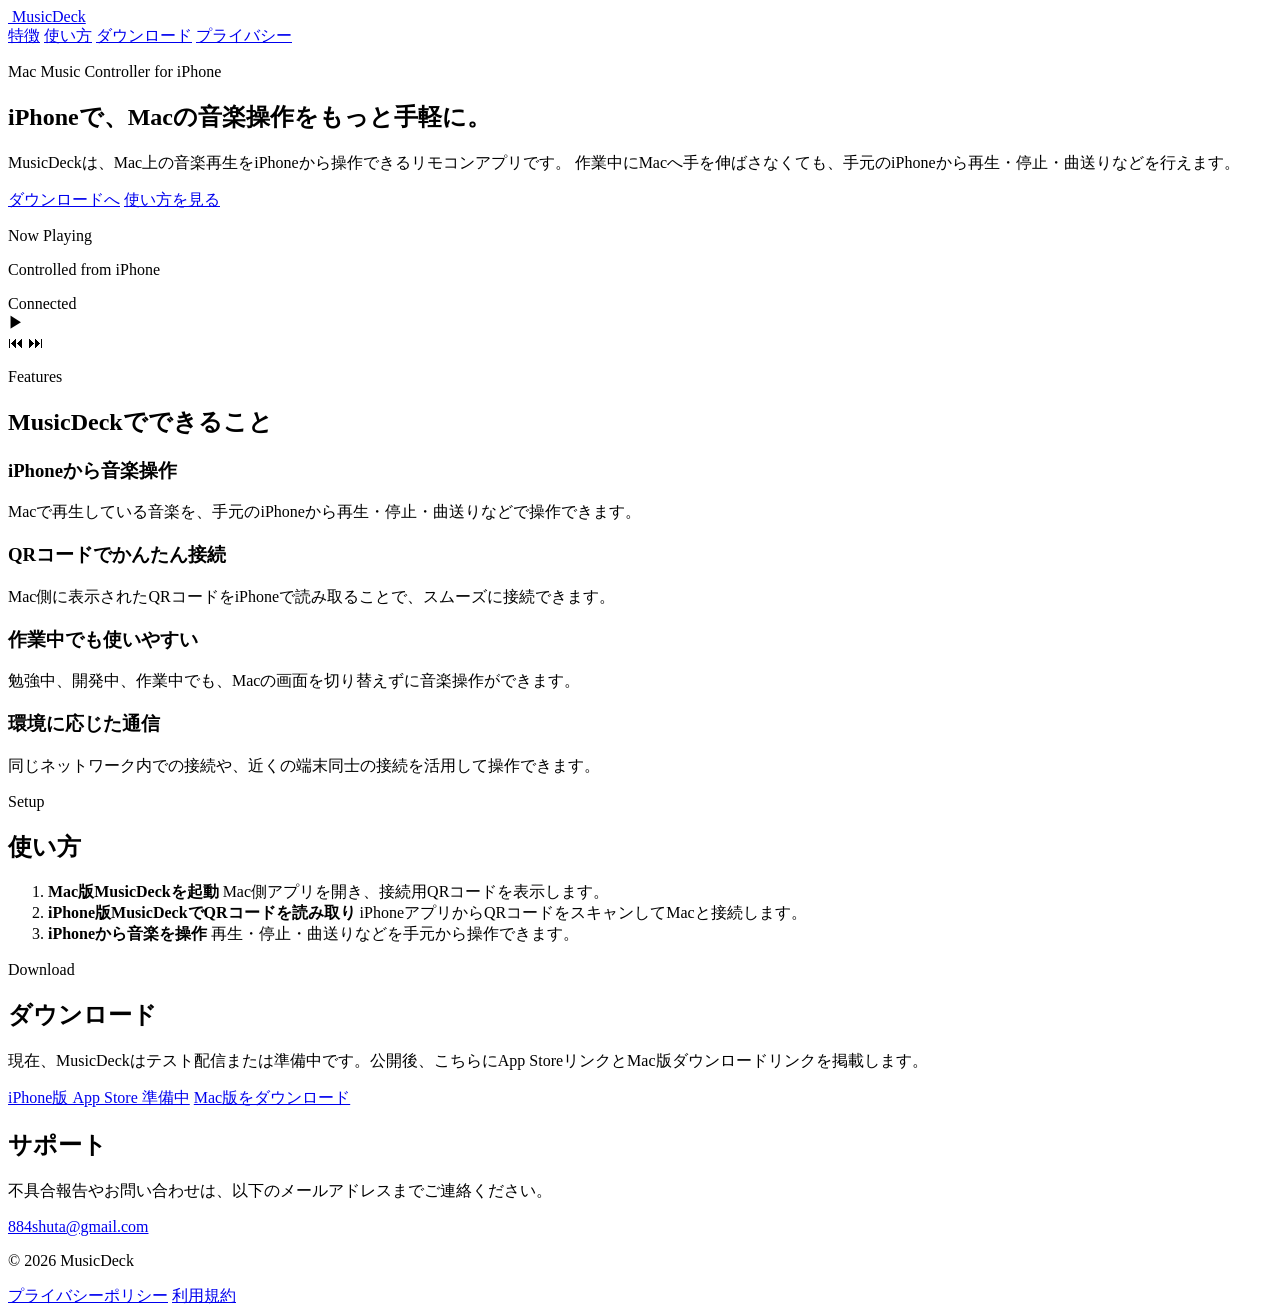
==== index.html @ 88ff33b9 "Create index.html" ====
<!doctype html>
<html lang="ja">
<head>
  <meta charset="utf-8" />
  <meta name="viewport" content="width=device-width, initial-scale=1" />
  <title>MusicDeck | iPhoneでMacの音楽操作をもっと手軽に</title>
  <meta
    name="description"
    content="MusicDeckは、iPhoneからMacの音楽再生を手軽に操作できるリモコンアプリです。集中作業中でも、手元のiPhoneから再生・停止・曲送りなどを操作できます。"
  />

  <meta property="og:title" content="MusicDeck" />
  <meta property="og:description" content="iPhoneからMacの音楽操作をもっと手軽に。" />
  <meta property="og:type" content="website" />
  <meta property="og:url" content="https://884shuta.github.io/musicdeck-site/" />
  <meta property="og:image" content="https://884shuta.github.io/musicdeck-site/assets/app-icon.svg" />

  <link rel="icon" href="./assets/favicon.svg" type="image/svg+xml" />
  <link rel="stylesheet" href="./styles.css" />
</head>

<body>
  <header class="site-header">
    <a class="brand" href="./index.html">
      <img src="./assets/app-icon.svg" alt="" class="brand-icon" />
      <span>MusicDeck</span>
    </a>

    <nav class="nav">
      <a href="#features">特徴</a>
      <a href="#setup">使い方</a>
      <a href="#download">ダウンロード</a>
      <a href="./privacy.html">プライバシー</a>
    </nav>
  </header>

  <main>
    <section class="hero">
      <div class="hero-content">
        <p class="label">Mac Music Controller for iPhone</p>
        <h1>iPhoneで、Macの音楽操作をもっと手軽に。</h1>
        <p class="hero-text">
          MusicDeckは、Mac上の音楽再生をiPhoneから操作できるリモコンアプリです。
          作業中にMacへ手を伸ばさなくても、手元のiPhoneから再生・停止・曲送りなどを行えます。
        </p>

        <div class="hero-actions">
          <a class="button primary" href="#download">ダウンロードへ</a>
          <a class="button secondary" href="#setup">使い方を見る</a>
        </div>
      </div>

      <div class="hero-visual" aria-label="MusicDeckの利用イメージ">
        <div class="device mac">
          <div class="screen">
            <div class="music-card">
              <div class="album"></div>
              <div>
                <p class="song-title">Now Playing</p>
                <p class="song-subtitle">Controlled from iPhone</p>
              </div>
            </div>
          </div>
        </div>

        <div class="device phone">
          <div class="phone-screen">
            <div class="pill">Connected</div>
            <div class="control-circle">▶︎</div>
            <div class="control-row">
              <span>⏮</span>
              <span>⏭</span>
            </div>
          </div>
        </div>
      </div>
    </section>

    <section id="features" class="section">
      <div class="section-heading">
        <p class="label">Features</p>
        <h2>MusicDeckでできること</h2>
      </div>

      <div class="feature-grid">
        <section class="feature">
          <h3>iPhoneから音楽操作</h3>
          <p>
            Macで再生している音楽を、手元のiPhoneから再生・停止・曲送りなどで操作できます。
          </p>
        </section>

        <section class="feature">
          <h3>QRコードでかんたん接続</h3>
          <p>
            Mac側に表示されたQRコードをiPhoneで読み取ることで、スムーズに接続できます。
          </p>
        </section>

        <section class="feature">
          <h3>作業中でも使いやすい</h3>
          <p>
            勉強中、開発中、作業中でも、Macの画面を切り替えずに音楽操作ができます。
          </p>
        </section>

        <section class="feature">
          <h3>環境に応じた通信</h3>
          <p>
            同じネットワーク内での接続や、近くの端末同士の接続を活用して操作できます。
          </p>
        </section>
      </div>
    </section>

    <section id="setup" class="section split">
      <div>
        <p class="label">Setup</p>
        <h2>使い方</h2>
      </div>

      <ol class="steps">
        <li>
          <strong>Mac版MusicDeckを起動</strong>
          <span>Mac側アプリを開き、接続用QRコードを表示します。</span>
        </li>
        <li>
          <strong>iPhone版MusicDeckでQRコードを読み取り</strong>
          <span>iPhoneアプリからQRコードをスキャンしてMacと接続します。</span>
        </li>
        <li>
          <strong>iPhoneから音楽を操作</strong>
          <span>再生・停止・曲送りなどを手元から操作できます。</span>
        </li>
      </ol>
    </section>

    <section id="download" class="section download">
      <p class="label">Download</p>
      <h2>ダウンロード</h2>
      <p>
        現在、MusicDeckはテスト配信または準備中です。公開後、こちらにApp StoreリンクとMac版ダウンロードリンクを掲載します。
      </p>

      <div class="download-actions">
        <a class="button primary disabled" href="#" aria-disabled="true">iPhone版 App Store 準備中</a>
        <a class="button secondary" href="https://github.com/884shuta/MusicDeckHost/releases">Mac版をダウンロード</a>
      </div>
    </section>

    <section class="section support">
      <h2>サポート</h2>
      <p>
        不具合報告やお問い合わせは、以下のメールアドレスまでご連絡ください。
      </p>
      <a href="mailto:884shuta@gmail.com">884shuta@gmail.com</a>
    </section>
  </main>

  <footer class="footer">
    <p>© 2026 MusicDeck</p>
    <div>
      <a href="./privacy.html">プライバシーポリシー</a>
      <a href="./terms.html">利用規約</a>
    </div>
  </footer>

  <script src="./app.js"></script>
</body>
</html>
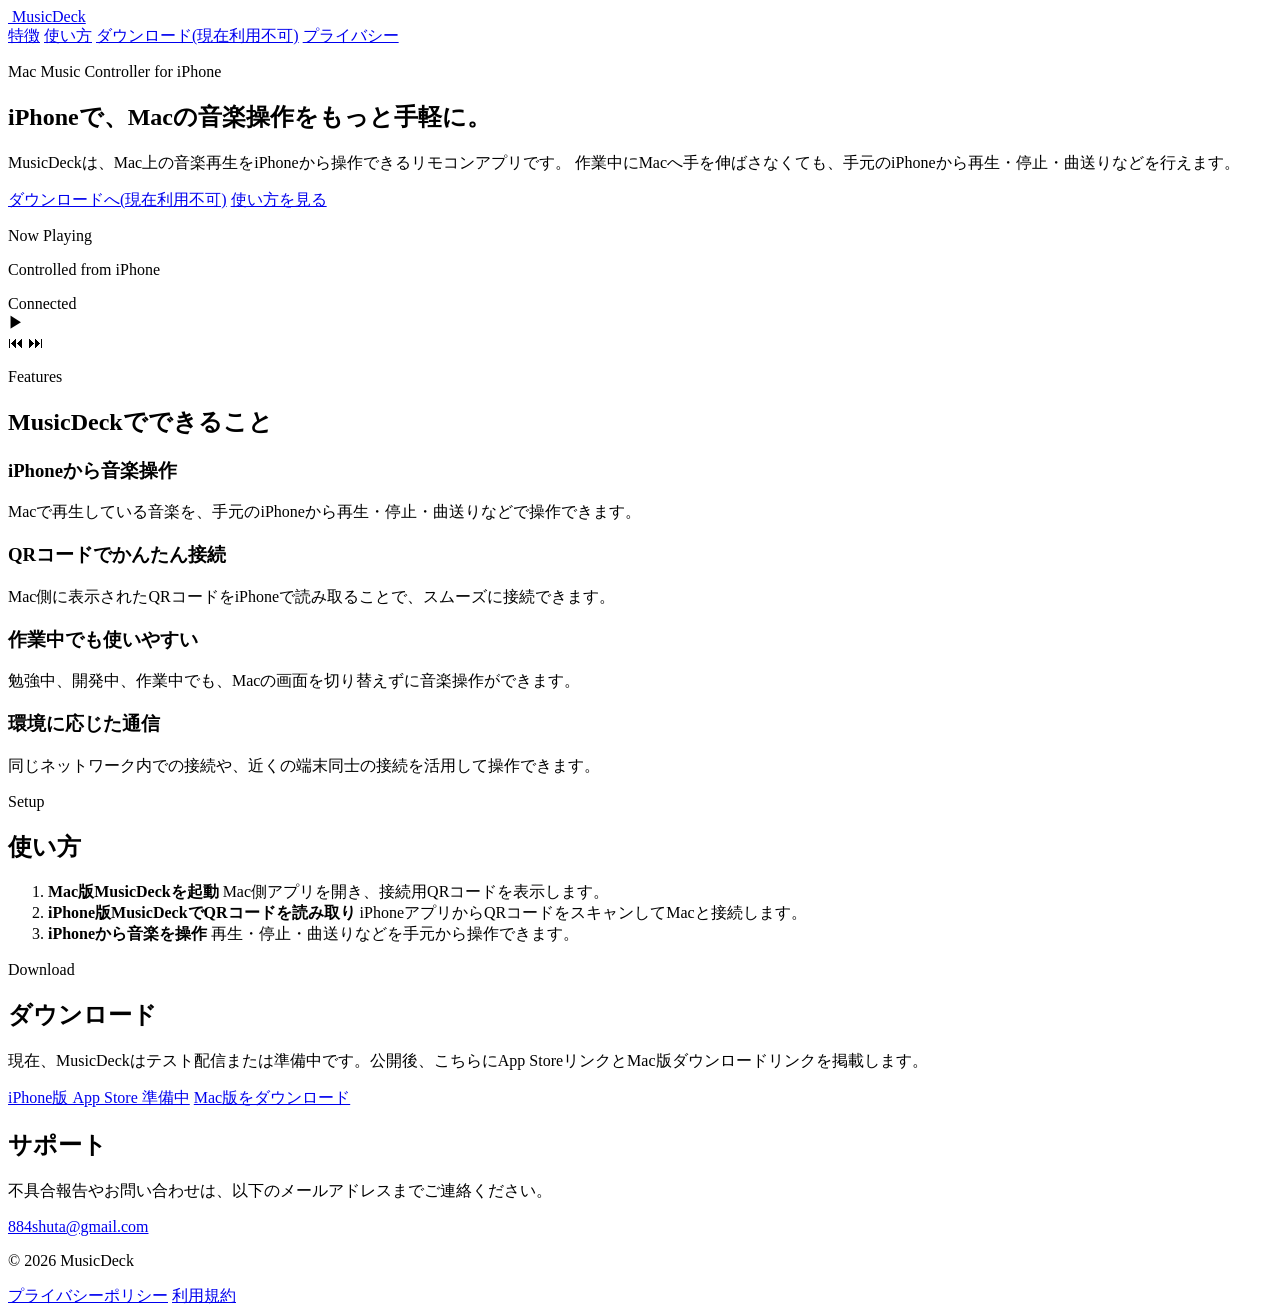
==== commit c42250ac: "Update index.html" ====
--- a/index.html
+++ b/index.html
@@ -6,7 +6,7 @@
   <title>MusicDeck | iPhoneでMacの音楽操作をもっと手軽に</title>
   <meta
     name="description"
-    content="MusicDeckは、iPhoneからMacの音楽再生を手軽に操作できるリモコンアプリです。集中作業中でも、手元のiPhoneから再生・停止・曲送りなどを操作できます。"
+    content="MusicDeckは、iPhoneからMacの音楽再生を手軽に操作できるリモコンアプリです。集中作業中でも、手元のiPhoneから再生・停止・曲送りなどを操作できます。Wi-Fi環境での接続をお勧めします。"
   />
 
   <meta property="og:title" content="MusicDeck" />
@@ -29,7 +29,7 @@
     <nav class="nav">
       <a href="#features">特徴</a>
       <a href="#setup">使い方</a>
-      <a href="#download">ダウンロード</a>
+      <a href="#download">ダウンロード(現在利用不可)</a>
       <a href="./privacy.html">プライバシー</a>
     </nav>
   </header>
@@ -45,7 +45,7 @@
         </p>
 
         <div class="hero-actions">
-          <a class="button primary" href="#download">ダウンロードへ</a>
+          <a class="button primary" href="#download">ダウンロードへ(現在利用不可)</a>
           <a class="button secondary" href="#setup">使い方を見る</a>
         </div>
       </div>
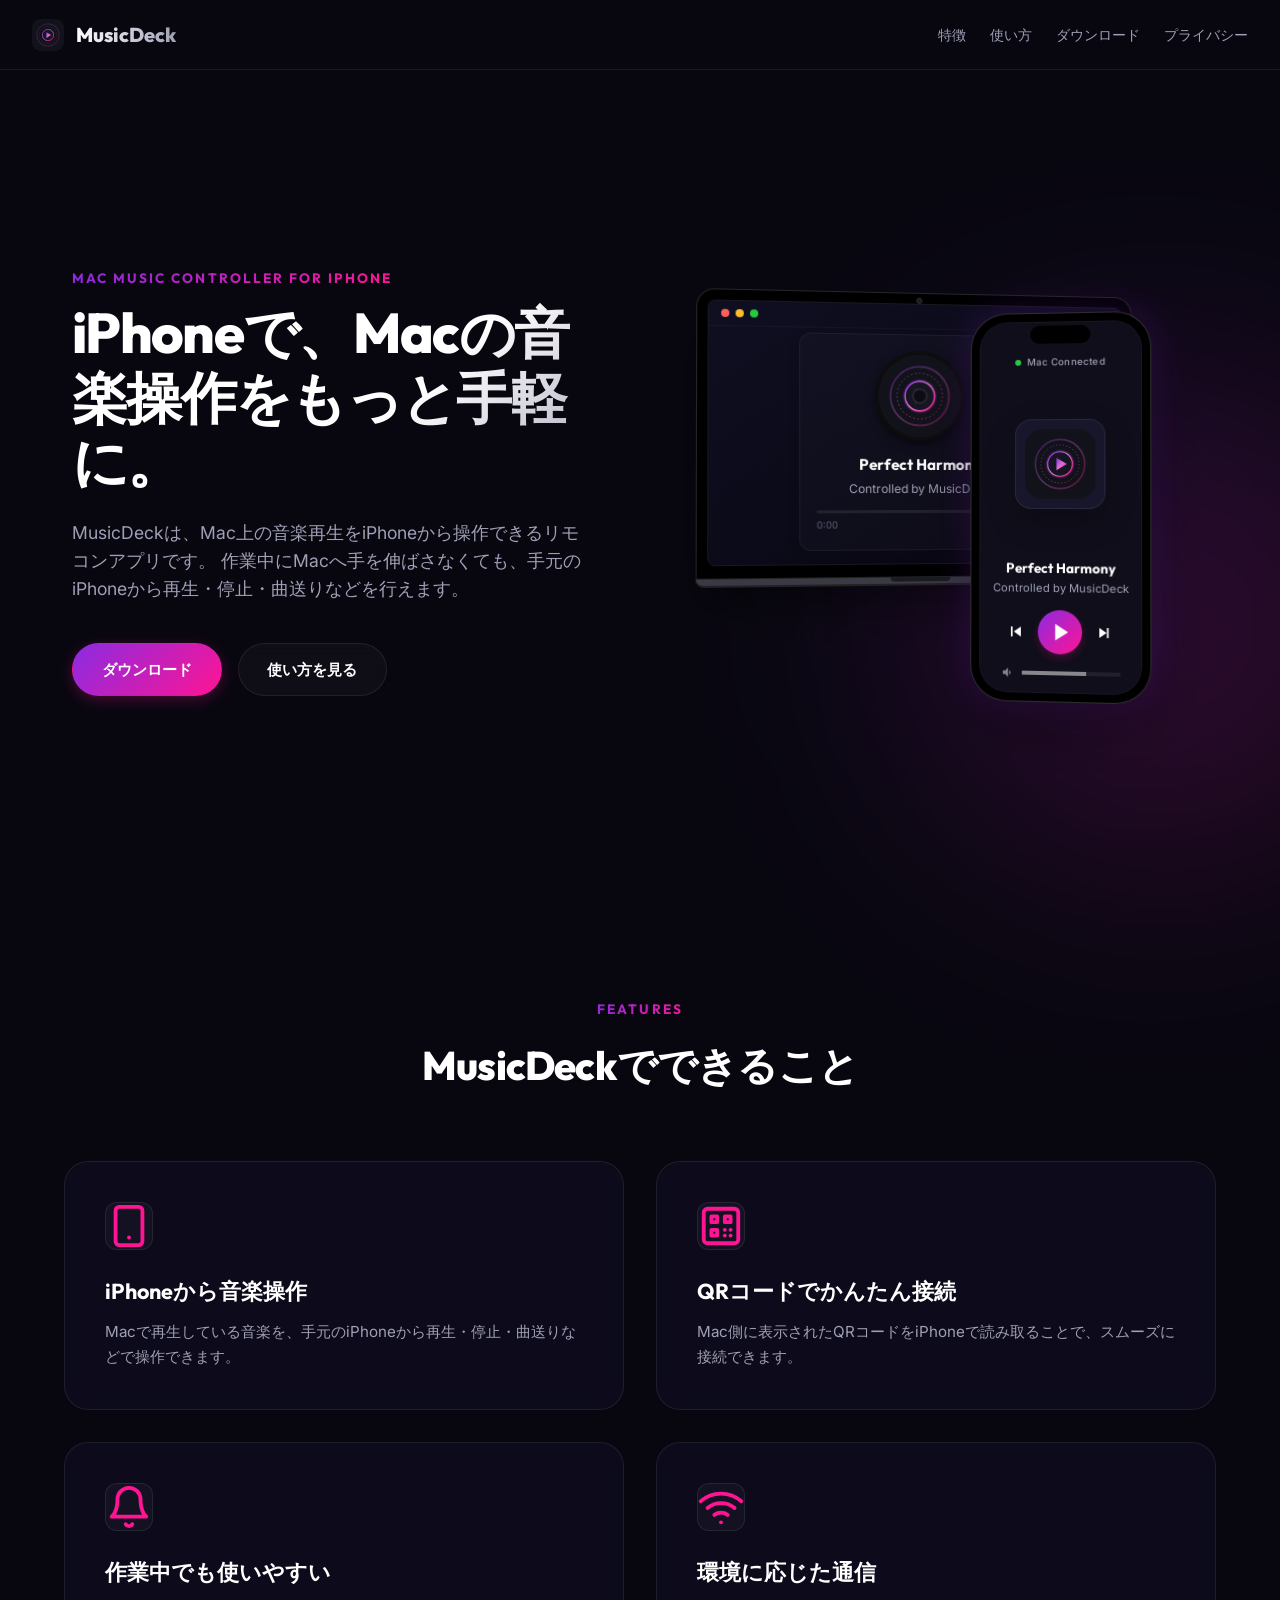
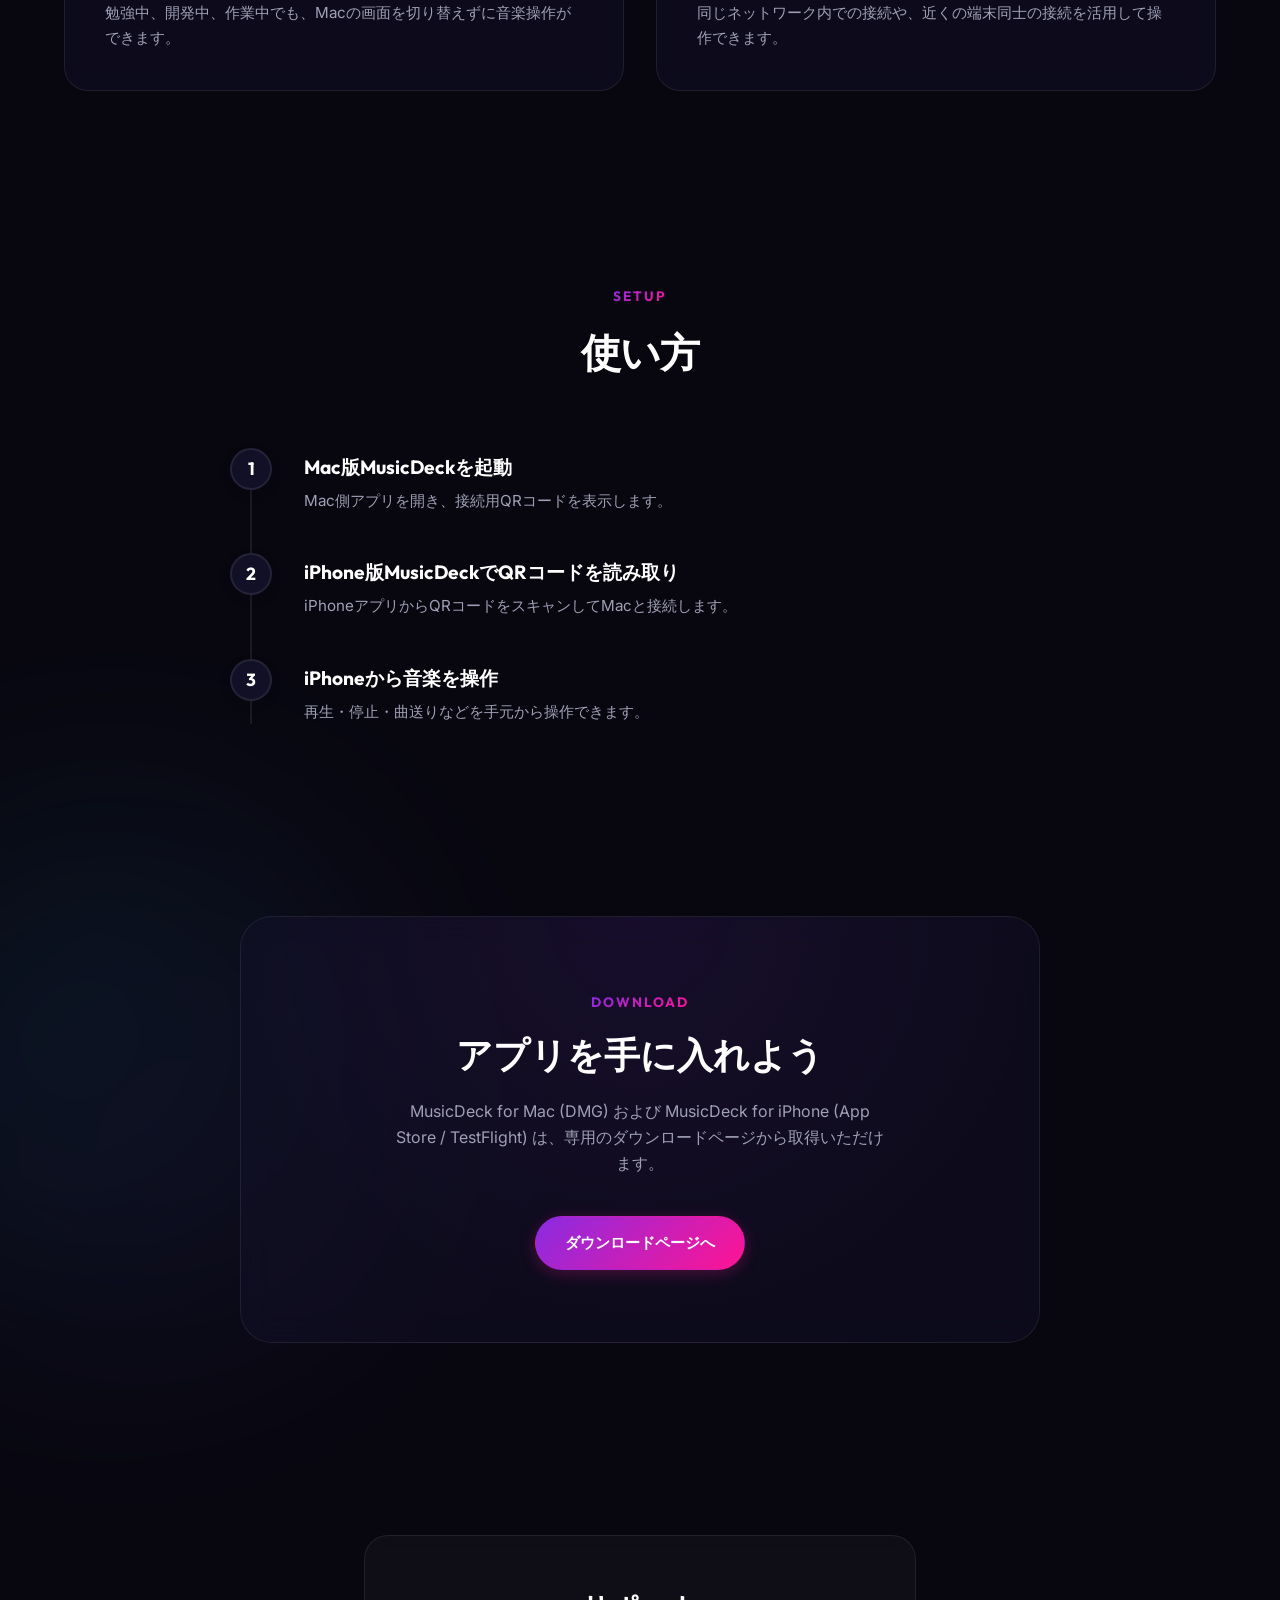
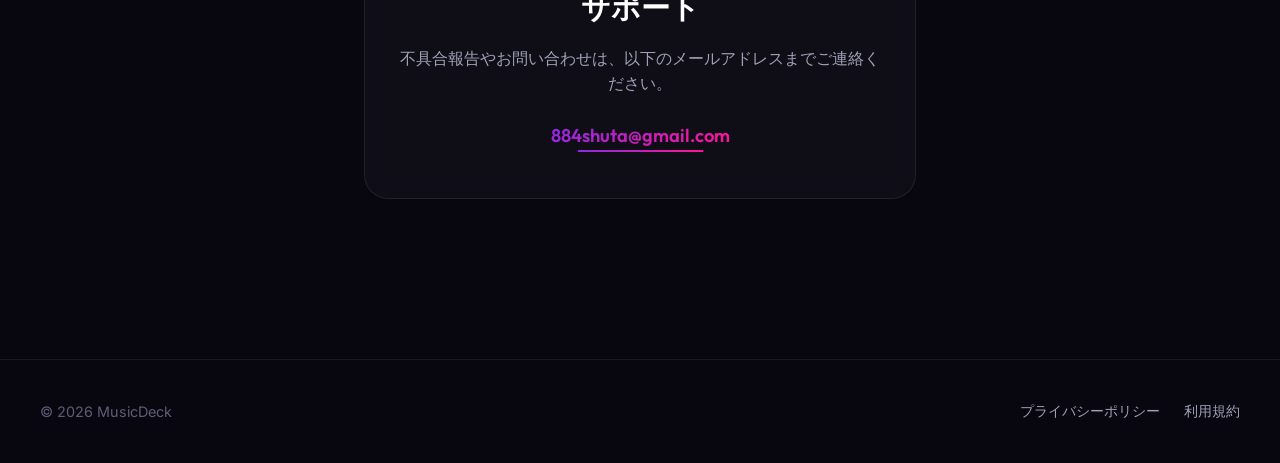
==== commit 5c4b1ab0: "feat: initialize project with landing page structure, assets, and design system" ====
--- a/index.html
+++ b/index.html
@@ -16,21 +16,24 @@
   <meta property="og:image" content="https://884shuta.github.io/musicdeck-site/assets/app-icon.svg" />
 
   <link rel="icon" href="./assets/favicon.svg" type="image/svg+xml" />
+  <link rel="preconnect" href="https://fonts.googleapis.com">
+  <link rel="preconnect" href="https://fonts.gstatic.com" crossorigin>
+  <link href="https://fonts.googleapis.com/css2?family=Inter:wght@400;500;600&family=Outfit:wght@500;700;800&display=swap" rel="stylesheet">
   <link rel="stylesheet" href="./styles.css" />
 </head>
 
 <body>
   <header class="site-header">
     <a class="brand" href="./index.html">
-      <img src="./assets/app-icon.svg" alt="" class="brand-icon" />
-      <span>MusicDeck</span>
+      <img src="./assets/app-icon.svg" alt="MusicDeck Logo" class="brand-icon" />
+      <span class="brand-name">MusicDeck</span>
     </a>
 
     <nav class="nav">
       <a href="#features">特徴</a>
       <a href="#setup">使い方</a>
-      <a href="#download">ダウンロード(現在利用不可)</a>
-      <a href="./privacy.html">プライバシー</a>
+      <a href="./download.html">ダウンロード</a>
+      <a href="./privacy.html" class="nav-secondary">プライバシー</a>
     </nav>
   </header>
 
@@ -45,31 +48,116 @@
         </p>
 
         <div class="hero-actions">
-          <a class="button primary" href="#download">ダウンロードへ(現在利用不可)</a>
+          <a class="button primary" href="./download.html">ダウンロード</a>
           <a class="button secondary" href="#setup">使い方を見る</a>
         </div>
       </div>
 
       <div class="hero-visual" aria-label="MusicDeckの利用イメージ">
-        <div class="device mac">
-          <div class="screen">
-            <div class="music-card">
-              <div class="album"></div>
-              <div>
-                <p class="song-title">Now Playing</p>
-                <p class="song-subtitle">Controlled from iPhone</p>
+        <!-- MacBook Mockup -->
+        <div class="device macbook">
+          <div class="macbook-screen">
+            <div class="macbook-camera"></div>
+            <div class="macbook-display">
+              <div class="macbook-app">
+                <div class="app-sidebar">
+                  <div class="sidebar-dot red"></div>
+                  <div class="sidebar-dot yellow"></div>
+                  <div class="sidebar-dot green"></div>
+                </div>
+                <div class="app-main">
+                  <div class="music-player-status">
+                    <div class="music-wave" id="musicWave">
+                      <span></span>
+                      <span></span>
+                      <span></span>
+                      <span></span>
+                      <span></span>
+                    </div>
+                    <span class="status-badge">Connected</span>
+                  </div>
+                  <div class="music-card-desktop">
+                    <div class="album-art-wrap">
+                      <div class="album-art" id="desktopAlbumArt">
+                        <img src="./assets/app-icon.svg" alt="Album Art" class="album-image" />
+                      </div>
+                    </div>
+                    <div class="song-info">
+                      <p class="song-title">Perfect Harmony</p>
+                      <p class="song-artist">Controlled by MusicDeck</p>
+                    </div>
+                    <div class="playback-progress">
+                      <div class="progress-bar">
+                        <div class="progress-fill" id="desktopProgress"></div>
+                      </div>
+                      <div class="progress-time">
+                        <span class="current-time" id="desktopCurrentTime">0:00</span>
+                        <span class="total-time">3:45</span>
+                      </div>
+                    </div>
+                  </div>
+                </div>
               </div>
             </div>
           </div>
+          <div class="macbook-base">
+            <div class="macbook-notch"></div>
+          </div>
         </div>
 
-        <div class="device phone">
-          <div class="phone-screen">
-            <div class="pill">Connected</div>
-            <div class="control-circle">▶︎</div>
-            <div class="control-row">
-              <span>⏮</span>
-              <span>⏭</span>
+        <!-- iPhone Mockup -->
+        <div class="device iphone">
+          <div class="iphone-screen">
+            <div class="dynamic-island"></div>
+            <div class="iphone-content">
+              <div class="connection-status">
+                <span class="status-dot pulsing"></span>
+                <span class="status-text">Mac Connected</span>
+              </div>
+              
+              <div class="iphone-album-preview">
+                <div class="iphone-album-art-wrap" id="iphoneAlbumArt">
+                  <img src="./assets/app-icon.svg" alt="Album Art" class="iphone-album-art" />
+                </div>
+              </div>
+              
+              <div class="iphone-song-info">
+                <h4 class="iphone-song-title">Perfect Harmony</h4>
+                <p class="iphone-song-artist">Controlled by MusicDeck</p>
+              </div>
+
+              <!-- Interactive Controls -->
+              <div class="iphone-controls">
+                <button class="ctrl-btn prev" id="btnPrev" aria-label="Previous Track">
+                  <svg xmlns="http://www.w3.org/2000/svg" viewBox="0 0 24 24" width="20" height="20" fill="currentColor">
+                    <path d="M6 6h2v12H6zm3.5 6L18 6v12z"/>
+                  </svg>
+                </button>
+                <button class="ctrl-btn play-pause" id="btnPlayPause" aria-label="Play/Pause">
+                  <!-- Play Icon -->
+                  <svg class="icon-play" xmlns="http://www.w3.org/2000/svg" viewBox="0 0 24 24" width="28" height="28" fill="currentColor">
+                    <path d="M8 5v14l11-7z"/>
+                  </svg>
+                  <!-- Pause Icon (hidden by default) -->
+                  <svg class="icon-pause hidden" xmlns="http://www.w3.org/2000/svg" viewBox="0 0 24 24" width="28" height="28" fill="currentColor">
+                    <path d="M6 19h4V5H6v14zm8-14v14h4V5h-4z"/>
+                  </svg>
+                </button>
+                <button class="ctrl-btn next" id="btnNext" aria-label="Next Track">
+                  <svg xmlns="http://www.w3.org/2000/svg" viewBox="0 0 24 24" width="20" height="20" fill="currentColor">
+                    <path d="M6 18V6l8.5 6L6 18zm9-12h2v12h-2z"/>
+                  </svg>
+                </button>
+              </div>
+
+              <div class="iphone-volume">
+                <svg xmlns="http://www.w3.org/2000/svg" viewBox="0 0 24 24" width="14" height="14" fill="currentColor" opacity="0.6">
+                  <path d="M18.5 12c0-1.77-1.02-3.29-2.5-4.03v8.05c1.48-.73 2.5-2.25 2.5-4.02zM5 9v6h4l5 5V4L9 9H5z"/>
+                </svg>
+                <div class="volume-slider">
+                  <div class="volume-fill"></div>
+                </div>
+              </div>
             </div>
           </div>
         </div>
@@ -84,6 +172,12 @@
 
       <div class="feature-grid">
         <section class="feature">
+          <div class="feature-icon">
+            <svg xmlns="http://www.w3.org/2000/svg" viewBox="0 0 24 24" fill="none" stroke="currentColor" stroke-width="2" stroke-linecap="round" stroke-linejoin="round">
+              <rect x="5" y="2" width="14" height="20" rx="2" ry="2"></rect>
+              <line x1="12" y1="18" x2="12.01" y2="18"></line>
+            </svg>
+          </div>
           <h3>iPhoneから音楽操作</h3>
           <p>
             Macで再生している音楽を、手元のiPhoneから再生・停止・曲送りなどで操作できます。
@@ -91,6 +185,18 @@
         </section>
 
         <section class="feature">
+          <div class="feature-icon">
+            <svg xmlns="http://www.w3.org/2000/svg" viewBox="0 0 24 24" fill="none" stroke="currentColor" stroke-width="2" stroke-linecap="round" stroke-linejoin="round">
+              <rect x="3" y="3" width="18" height="18" rx="2" ry="2"></rect>
+              <rect x="7" y="7" width="3" height="3"></rect>
+              <rect x="14" y="7" width="3" height="3"></rect>
+              <rect x="7" y="14" width="3" height="3"></rect>
+              <line x1="14" y1="14" x2="14.01" y2="14"></line>
+              <line x1="17" y1="14" x2="17.01" y2="14"></line>
+              <line x1="14" y1="17" x2="14.01" y2="17"></line>
+              <line x1="17" y1="17" x2="17.01" y2="17"></line>
+            </svg>
+          </div>
           <h3>QRコードでかんたん接続</h3>
           <p>
             Mac側に表示されたQRコードをiPhoneで読み取ることで、スムーズに接続できます。
@@ -98,6 +204,12 @@
         </section>
 
         <section class="feature">
+          <div class="feature-icon">
+            <svg xmlns="http://www.w3.org/2000/svg" viewBox="0 0 24 24" fill="none" stroke="currentColor" stroke-width="2" stroke-linecap="round" stroke-linejoin="round">
+              <path d="M18 8A6 6 0 0 0 6 8c0 7-3 9-3 9h18s-3-2-3-9"></path>
+              <path d="M13.73 21a2 2 0 0 1-3.46 0"></path>
+            </svg>
+          </div>
           <h3>作業中でも使いやすい</h3>
           <p>
             勉強中、開発中、作業中でも、Macの画面を切り替えずに音楽操作ができます。
@@ -105,6 +217,14 @@
         </section>
 
         <section class="feature">
+          <div class="feature-icon">
+            <svg xmlns="http://www.w3.org/2000/svg" viewBox="0 0 24 24" fill="none" stroke="currentColor" stroke-width="2" stroke-linecap="round" stroke-linejoin="round">
+              <path d="M5 12.55a11 11 0 0 1 14.08 0"></path>
+              <path d="M1.42 9a16 16 0 0 1 21.16 0"></path>
+              <path d="M8.53 16.11a6 6 0 0 1 6.95 0"></path>
+              <line x1="12" y1="20" x2="12.01" y2="20"></line>
+            </svg>
+          </div>
           <h3>環境に応じた通信</h3>
           <p>
             同じネットワーク内での接続や、近くの端末同士の接続を活用して操作できます。
@@ -113,55 +233,71 @@
       </div>
     </section>
 
-    <section id="setup" class="section split">
-      <div>
+    <section id="setup" class="section setup-section">
+      <div class="section-heading">
         <p class="label">Setup</p>
         <h2>使い方</h2>
       </div>
 
       <ol class="steps">
         <li>
-          <strong>Mac版MusicDeckを起動</strong>
-          <span>Mac側アプリを開き、接続用QRコードを表示します。</span>
+          <div class="step-number">1</div>
+          <div class="step-body">
+            <strong>Mac版MusicDeckを起動</strong>
+            <span>Mac側アプリを開き、接続用QRコードを表示します。</span>
+          </div>
         </li>
         <li>
-          <strong>iPhone版MusicDeckでQRコードを読み取り</strong>
-          <span>iPhoneアプリからQRコードをスキャンしてMacと接続します。</span>
+          <div class="step-number">2</div>
+          <div class="step-body">
+            <strong>iPhone版MusicDeckでQRコードを読み取り</strong>
+            <span>iPhoneアプリからQRコードをスキャンしてMacと接続します。</span>
+          </div>
         </li>
         <li>
-          <strong>iPhoneから音楽を操作</strong>
-          <span>再生・停止・曲送りなどを手元から操作できます。</span>
+          <div class="step-number">3</div>
+          <div class="step-body">
+            <strong>iPhoneから音楽を操作</strong>
+            <span>再生・停止・曲送りなどを手元から操作できます。</span>
+          </div>
         </li>
       </ol>
     </section>
 
     <section id="download" class="section download">
-      <p class="label">Download</p>
-      <h2>ダウンロード</h2>
-      <p>
-        現在、MusicDeckはテスト配信または準備中です。公開後、こちらにApp StoreリンクとMac版ダウンロードリンクを掲載します。
-      </p>
-
-      <div class="download-actions">
-        <a class="button primary disabled" href="#" aria-disabled="true">iPhone版 App Store 準備中</a>
-        <a class="button secondary" href="https://github.com/884shuta/MusicDeckHost/releases">Mac版をダウンロード</a>
+      <div class="download-card">
+        <p class="label">Download</p>
+        <h2>アプリを手に入れよう</h2>
+        <p class="download-text">
+          MusicDeck for Mac (DMG) および MusicDeck for iPhone (App Store / TestFlight) は、専用のダウンロードページから取得いただけます。
+        </p>
+
+        <div class="download-actions">
+          <a class="button primary" href="./download.html">
+            <span class="btn-text">ダウンロードページへ</span>
+          </a>
+        </div>
       </div>
     </section>
 
     <section class="section support">
-      <h2>サポート</h2>
-      <p>
-        不具合報告やお問い合わせは、以下のメールアドレスまでご連絡ください。
-      </p>
-      <a href="mailto:884shuta@gmail.com">884shuta@gmail.com</a>
+      <div class="support-card">
+        <h2>サポート</h2>
+        <p>
+          不具合報告やお問い合わせは、以下のメールアドレスまでご連絡ください。
+        </p>
+        <a href="mailto:884shuta@gmail.com" class="support-email">884shuta@gmail.com</a>
+      </div>
     </section>
   </main>
 
   <footer class="footer">
-    <p>© 2026 MusicDeck</p>
-    <div>
-      <a href="./privacy.html">プライバシーポリシー</a>
-      <a href="./terms.html">利用規約</a>
+    <div class="footer-content">
+      <p class="copyright">© 2026 MusicDeck</p>
+      <div class="footer-links">
+        <a href="./privacy.html">プライバシーポリシー</a>
+        <a href="./terms.html">利用規約</a>
+      </div>
     </div>
   </footer>
 
--- a/styles.css
+++ b/styles.css
@@ -0,0 +1,1392 @@
+/* ==========================================================================
+   MusicDeck Premium CSS Design System
+   ========================================================================== */
+
+/* Custom Properties */
+:root {
+  --bg-primary: #080710;
+  --bg-secondary: #121026;
+  --bg-card: rgba(20, 18, 43, 0.45);
+  --text-primary: #ffffff;
+  --text-secondary: #9fa0b5;
+  --text-muted: #5e5d75;
+  
+  --accent-purple: #8A2BE2;
+  --accent-pink: #FF1493;
+  --accent-cyan: #00f2fe;
+  
+  --gradient-primary: linear-gradient(135deg, var(--accent-purple), var(--accent-pink));
+  --gradient-glow: linear-gradient(135deg, rgba(138, 43, 226, 0.3), rgba(255, 20, 147, 0.3));
+  
+  --glass-bg: rgba(255, 255, 255, 0.03);
+  --glass-border: rgba(255, 255, 255, 0.08);
+  --glass-border-hover: rgba(255, 255, 255, 0.18);
+  
+  --font-sans: 'Inter', -apple-system, BlinkMacSystemFont, "Segoe UI", Roboto, sans-serif;
+  --font-display: 'Outfit', var(--font-sans);
+  
+  --shadow-sm: 0 4px 12px rgba(0, 0, 0, 0.1);
+  --shadow-md: 0 12px 32px rgba(0, 0, 0, 0.2);
+  --shadow-lg: 0 24px 64px rgba(0, 0, 0, 0.4);
+  --shadow-glow: 0 0 40px rgba(138, 43, 226, 0.25);
+  
+  --transition-fast: 0.2s cubic-bezier(0.4, 0, 0.2, 1);
+  --transition-normal: 0.3s cubic-bezier(0.4, 0, 0.2, 1);
+  --transition-slow: 0.6s cubic-bezier(0.4, 0, 0.2, 1);
+}
+
+/* Reset & Base Styles */
+*, *::before, *::after {
+  box-sizing: border-box;
+  margin: 0;
+  padding: 0;
+}
+
+html {
+  font-size: 16px;
+  scroll-behavior: smooth;
+  scroll-padding-top: 80px;
+}
+
+body {
+  background-color: var(--bg-primary);
+  color: var(--text-primary);
+  font-family: var(--font-sans);
+  line-height: 1.6;
+  -webkit-font-smoothing: antialiased;
+  -moz-osx-font-smoothing: grayscale;
+  overflow-x: hidden;
+  position: relative;
+}
+
+/* Ambient Glows */
+body::before, body::after {
+  content: '';
+  position: absolute;
+  width: 500px;
+  height: 500px;
+  border-radius: 50%;
+  background: var(--gradient-glow);
+  filter: blur(120px);
+  z-index: -1;
+  pointer-events: none;
+  opacity: 0.6;
+}
+
+body::before {
+  top: 10%;
+  right: -10%;
+}
+
+body::after {
+  bottom: 20%;
+  left: -10%;
+  background: linear-gradient(135deg, rgba(0, 242, 254, 0.15), rgba(138, 43, 226, 0.15));
+}
+
+a {
+  color: inherit;
+  text-decoration: none;
+  transition: var(--transition-fast);
+}
+
+::-webkit-scrollbar {
+  width: 8px;
+}
+::-webkit-scrollbar-track {
+  background: var(--bg-primary);
+}
+::-webkit-scrollbar-thumb {
+  background: rgba(255, 255, 255, 0.1);
+  border-radius: 4px;
+}
+
+/* Typography Utility */
+.label {
+  font-family: var(--font-display);
+  font-size: 0.85rem;
+  font-weight: 700;
+  text-transform: uppercase;
+  letter-spacing: 0.15em;
+  background: var(--gradient-primary);
+  -webkit-background-clip: text;
+  -webkit-text-fill-color: transparent;
+  margin-bottom: 0.75rem;
+  display: inline-block;
+}
+
+.section {
+  padding: 6rem 1.5rem;
+  max-width: 1200px;
+  margin: 0 auto;
+}
+
+.section-heading {
+  text-align: center;
+  margin-bottom: 4rem;
+}
+
+.section-heading h2 {
+  font-family: var(--font-display);
+  font-size: 2.5rem;
+  font-weight: 800;
+  letter-spacing: -0.02em;
+}
+
+/* Buttons */
+.button {
+  display: inline-flex;
+  align-items: center;
+  justify-content: center;
+  padding: 0.85rem 1.8rem;
+  border-radius: 50px;
+  font-weight: 600;
+  font-size: 0.95rem;
+  cursor: pointer;
+  border: 1px solid transparent;
+  transition: all var(--transition-normal);
+  position: relative;
+}
+
+.button.primary {
+  background: var(--gradient-primary);
+  color: #fff;
+  box-shadow: 0 4px 15px rgba(255, 20, 147, 0.25);
+}
+
+.button.primary:hover:not(.disabled) {
+  transform: translateY(-2px);
+  box-shadow: 0 8px 25px rgba(255, 20, 147, 0.4), 0 0 15px rgba(138, 43, 226, 0.4);
+}
+
+.button.secondary {
+  background: var(--glass-bg);
+  border-color: var(--glass-border);
+  color: #fff;
+  backdrop-filter: blur(8px);
+}
+
+.button.secondary:hover {
+  background: rgba(255, 255, 255, 0.08);
+  border-color: var(--glass-border-hover);
+  transform: translateY(-2px);
+}
+
+.button.disabled {
+  opacity: 0.4;
+  cursor: not-allowed;
+  pointer-events: none;
+}
+
+/* Header */
+.site-header {
+  position: fixed;
+  top: 0;
+  left: 0;
+  width: 100%;
+  height: 70px;
+  display: flex;
+  align-items: center;
+  justify-content: space-between;
+  padding: 0 2rem;
+  z-index: 100;
+  border-bottom: 1px solid var(--glass-border);
+  transition: var(--transition-normal);
+}
+
+.site-header.scrolled {
+  background: rgba(8, 7, 16, 0.75);
+  backdrop-filter: blur(16px);
+  height: 60px;
+}
+
+.brand {
+  display: flex;
+  align-items: center;
+  gap: 0.75rem;
+}
+
+.brand-icon {
+  width: 32px;
+  height: 32px;
+  border-radius: 8px;
+}
+
+.brand-name {
+  font-family: var(--font-display);
+  font-weight: 800;
+  font-size: 1.25rem;
+  background: linear-gradient(to right, #fff, var(--text-secondary));
+  -webkit-background-clip: text;
+  -webkit-text-fill-color: transparent;
+}
+
+.nav {
+  display: flex;
+  align-items: center;
+  gap: 1.5rem;
+}
+
+.nav a {
+  font-size: 0.9rem;
+  font-weight: 500;
+  color: var(--text-secondary);
+  position: relative;
+  padding: 0.5rem 0;
+}
+
+.nav a:hover {
+  color: #fff;
+}
+
+.nav a::after {
+  content: '';
+  position: absolute;
+  bottom: 0;
+  left: 0;
+  width: 100%;
+  height: 2px;
+  background: var(--gradient-primary);
+  transform: scaleX(0);
+  transition: transform var(--transition-normal);
+}
+
+.nav a:hover::after {
+  transform: scaleX(1);
+}
+
+/* Hero Section */
+.hero {
+  display: grid;
+  grid-template-columns: 1fr 1fr;
+  align-items: center;
+  gap: 4rem;
+  min-height: 100vh;
+  padding: 8rem 2rem 4rem;
+  max-width: 1200px;
+  margin: 0 auto;
+}
+
+.hero-content {
+  display: flex;
+  flex-direction: column;
+  align-items: flex-start;
+}
+
+.hero-content h1 {
+  font-family: var(--font-display);
+  font-size: 3.5rem;
+  font-weight: 800;
+  line-height: 1.15;
+  letter-spacing: -0.03em;
+  margin-bottom: 1.5rem;
+  background: linear-gradient(135deg, #ffffff 60%, var(--text-secondary));
+  -webkit-background-clip: text;
+  -webkit-text-fill-color: transparent;
+}
+
+.hero-text {
+  font-size: 1.1rem;
+  color: var(--text-secondary);
+  margin-bottom: 2.5rem;
+  max-width: 520px;
+}
+
+.hero-actions {
+  display: flex;
+  gap: 1rem;
+}
+
+/* Device Visual Block */
+.hero-visual {
+  position: relative;
+  display: flex;
+  justify-content: center;
+  align-items: center;
+  width: 100%;
+  height: 480px;
+  perspective: 1200px;
+  overflow: visible;
+}
+
+/* MacBook Mockup CSS */
+.device.macbook {
+  position: absolute;
+  width: 440px;
+  left: calc(50% - 240px);
+  top: 50px;
+  transform: rotateY(8deg) rotateX(2deg);
+  transition: var(--transition-slow);
+}
+
+.device.macbook:hover {
+  transform: rotateY(5deg) rotateX(1deg) translateY(-5px);
+}
+
+.macbook-screen {
+  background: #000;
+  border-radius: 18px 18px 0 0;
+  padding: 10px 10px 12px 10px;
+  box-shadow: var(--shadow-lg);
+  border: 1px solid rgba(255, 255, 255, 0.15);
+  position: relative;
+}
+
+.macbook-camera {
+  width: 6px;
+  height: 6px;
+  background: #1a1a1a;
+  border-radius: 50%;
+  position: absolute;
+  top: 4px;
+  left: 50%;
+  transform: translateX(-50%);
+  border: 1px solid #333;
+}
+
+.macbook-display {
+  background: #0d0c15;
+  aspect-ratio: 16/10;
+  border-radius: 8px;
+  overflow: hidden;
+  border: 1px solid rgba(255, 255, 255, 0.05);
+}
+
+/* MacBook OS/App Design */
+.macbook-app {
+  display: flex;
+  flex-direction: column;
+  width: 100%;
+  height: 100%;
+  background: linear-gradient(145deg, #100f22, #07060f);
+  color: #fff;
+  position: relative;
+}
+
+.app-sidebar {
+  display: flex;
+  gap: 6px;
+  padding: 8px 12px;
+  border-bottom: 1px solid rgba(255, 255, 255, 0.03);
+  position: absolute;
+  top: 0;
+  left: 0;
+  width: 100%;
+  z-index: 2;
+}
+
+.sidebar-dot {
+  width: 8px;
+  height: 8px;
+  border-radius: 50%;
+}
+.sidebar-dot.red { background: #ff5f56; }
+.sidebar-dot.yellow { background: #ffbd2e; }
+.sidebar-dot.green { background: #27c93f; }
+
+.app-main {
+  flex: 1;
+  display: flex;
+  flex-direction: column;
+  justify-content: center;
+  align-items: center;
+  padding: 28px 16px 12px 16px;
+  position: relative;
+}
+
+.music-player-status {
+  position: absolute;
+  top: 8px;
+  right: 12px;
+  display: flex;
+  align-items: center;
+  gap: 8px;
+}
+
+.status-badge {
+  font-size: 0.65rem;
+  font-weight: 600;
+  background: rgba(39, 201, 63, 0.15);
+  color: #27c93f;
+  padding: 2px 8px;
+  border-radius: 10px;
+  border: 1px solid rgba(39, 201, 63, 0.2);
+}
+
+.music-wave {
+  display: flex;
+  align-items: flex-end;
+  gap: 2px;
+  height: 12px;
+}
+
+.music-wave span {
+  display: block;
+  width: 2px;
+  background: var(--accent-pink);
+  border-radius: 1px;
+  height: 2px;
+}
+
+.playing .music-wave span {
+  animation: bounce 0.8s ease infinite alternate;
+}
+.playing .music-wave span:nth-child(2) { animation-delay: 0.15s; }
+.playing .music-wave span:nth-child(3) { animation-delay: 0.3s; }
+.playing .music-wave span:nth-child(4) { animation-delay: 0.45s; }
+.playing .music-wave span:nth-child(5) { animation-delay: 0.1s; }
+
+@keyframes bounce {
+  100% { height: 12px; }
+}
+
+.music-card-desktop {
+  width: 90%;
+  max-width: 240px;
+  background: rgba(255, 255, 255, 0.02);
+  border: 1px solid rgba(255, 255, 255, 0.05);
+  border-radius: 12px;
+  padding: 16px;
+  text-align: center;
+  box-shadow: var(--shadow-sm);
+}
+
+.album-art-wrap {
+  width: 90px;
+  height: 90px;
+  margin: 0 auto 12px;
+  position: relative;
+}
+
+.album-art {
+  width: 100%;
+  height: 100%;
+  border-radius: 50%;
+  overflow: hidden;
+  background: #000;
+  border: 3px solid rgba(255, 255, 255, 0.05);
+  box-shadow: 0 4px 10px rgba(0,0,0,0.5);
+  position: relative;
+}
+
+.album-image {
+  width: 100%;
+  height: 100%;
+  object-fit: cover;
+}
+
+.playing .album-image {
+  animation: rotateDisc 10s linear infinite;
+}
+
+@keyframes rotateDisc {
+  0% { transform: rotate(0deg); }
+  100% { transform: rotate(360deg); }
+}
+
+.album-art::after {
+  content: '';
+  position: absolute;
+  top: 50%;
+  left: 50%;
+  transform: translate(-50%, -50%);
+  width: 16px;
+  height: 16px;
+  background: #0d0c15;
+  border-radius: 50%;
+  border: 2px solid rgba(255, 255, 255, 0.1);
+  z-index: 2;
+}
+
+.music-card-desktop .song-title {
+  font-family: var(--font-display);
+  font-size: 0.95rem;
+  font-weight: 700;
+  color: #fff;
+  margin-bottom: 2px;
+}
+
+.music-card-desktop .song-artist {
+  font-size: 0.75rem;
+  color: var(--text-secondary);
+  margin-bottom: 12px;
+}
+
+.playback-progress {
+  width: 100%;
+}
+
+.progress-bar {
+  width: 100%;
+  height: 3px;
+  background: rgba(255,255,255,0.08);
+  border-radius: 2px;
+  overflow: hidden;
+  margin-bottom: 4px;
+}
+
+.progress-fill {
+  width: 0%;
+  height: 100%;
+  background: var(--gradient-primary);
+  transition: width 0.1s linear;
+}
+
+.progress-time {
+  display: flex;
+  justify-content: space-between;
+  font-size: 0.6rem;
+  color: var(--text-muted);
+}
+
+.macbook-base {
+  height: 8px;
+  background: #3a3a45;
+  border-radius: 0 0 16px 16px;
+  border-bottom: 2px solid #222;
+  position: relative;
+  box-shadow: 0 8px 24px rgba(0, 0, 0, 0.4);
+}
+
+.macbook-notch {
+  width: 60px;
+  height: 4px;
+  background: #1a1a24;
+  margin: 0 auto;
+  border-radius: 0 0 4px 4px;
+}
+
+/* iPhone Mockup CSS */
+.device.iphone {
+  position: absolute;
+  width: 180px;
+  right: calc(50% - 210px);
+  bottom: 20px;
+  transform: rotateY(-8deg) rotateX(1deg);
+  transition: var(--transition-slow);
+  z-index: 10;
+}
+
+.device.iphone:hover {
+  transform: rotateY(-4deg) rotateX(0deg) translateY(-5px);
+}
+
+.iphone-screen {
+  background: #000;
+  border-radius: 36px;
+  padding: 8px;
+  box-shadow: var(--shadow-lg), var(--shadow-glow);
+  border: 1px solid rgba(255, 255, 255, 0.18);
+  aspect-ratio: 9/19.5;
+  position: relative;
+  overflow: hidden;
+}
+
+.dynamic-island {
+  width: 60px;
+  height: 18px;
+  background: #000;
+  border-radius: 9px;
+  position: absolute;
+  top: 12px;
+  left: 50%;
+  transform: translateX(-50%);
+  z-index: 3;
+}
+
+.iphone-content {
+  width: 100%;
+  height: 100%;
+  background: #0f0e1a;
+  border-radius: 28px;
+  overflow: hidden;
+  padding: 24px 12px 12px 12px;
+  display: flex;
+  flex-direction: column;
+  justify-content: space-between;
+  border: 1px solid rgba(255, 255, 255, 0.03);
+}
+
+.connection-status {
+  display: flex;
+  align-items: center;
+  justify-content: center;
+  gap: 6px;
+  margin-top: 8px;
+}
+
+.status-dot {
+  width: 6px;
+  height: 6px;
+  background: #27c93f;
+  border-radius: 50%;
+}
+.status-dot.pulsing {
+  animation: pulseGreen 2s infinite;
+}
+
+@keyframes pulseGreen {
+  0% { transform: scale(0.9); opacity: 0.6; }
+  50% { transform: scale(1.2); opacity: 1; }
+  100% { transform: scale(0.9); opacity: 0.6; }
+}
+
+.status-text {
+  font-size: 0.6rem;
+  color: var(--text-secondary);
+  font-weight: 500;
+  letter-spacing: 0.02em;
+}
+
+.iphone-album-preview {
+  flex: 1;
+  display: flex;
+  align-items: center;
+  justify-content: center;
+}
+
+.iphone-album-art-wrap {
+  width: 90px;
+  height: 90px;
+  border-radius: 16px;
+  overflow: hidden;
+  box-shadow: var(--shadow-md);
+  border: 1px solid rgba(255,255,255,0.08);
+  background: #17162b;
+  display: flex;
+  align-items: center;
+  justify-content: center;
+}
+
+.iphone-album-art {
+  width: 80%;
+  height: 80%;
+}
+
+.iphone-song-info {
+  text-align: center;
+  margin-bottom: 12px;
+}
+
+.iphone-song-title {
+  font-family: var(--font-display);
+  font-size: 0.85rem;
+  font-weight: 700;
+  color: #fff;
+  white-space: nowrap;
+  overflow: hidden;
+  text-overflow: ellipsis;
+}
+
+.iphone-song-artist {
+  font-size: 0.7rem;
+  color: var(--text-secondary);
+}
+
+.iphone-controls {
+  display: flex;
+  justify-content: center;
+  align-items: center;
+  gap: 12px;
+  margin-bottom: 12px;
+}
+
+.ctrl-btn {
+  background: transparent;
+  border: none;
+  color: #fff;
+  cursor: pointer;
+  display: flex;
+  align-items: center;
+  justify-content: center;
+  transition: all var(--transition-fast);
+  outline: none;
+}
+
+.ctrl-btn:hover {
+  color: var(--accent-pink);
+  transform: scale(1.1);
+}
+
+.ctrl-btn.play-pause {
+  width: 44px;
+  height: 44px;
+  border-radius: 50%;
+  background: var(--gradient-primary);
+  color: #fff;
+  box-shadow: 0 4px 10px rgba(255, 20, 147, 0.2);
+}
+
+.ctrl-btn.play-pause:hover {
+  transform: scale(1.08);
+  box-shadow: 0 6px 14px rgba(255, 20, 147, 0.35);
+  color: #fff;
+}
+
+.hidden {
+  display: none !important;
+}
+
+.iphone-volume {
+  display: flex;
+  align-items: center;
+  gap: 8px;
+  padding: 0 8px;
+  opacity: 0.8;
+}
+
+.volume-slider {
+  flex: 1;
+  height: 4px;
+  background: rgba(255, 255, 255, 0.1);
+  border-radius: 2px;
+}
+
+.volume-fill {
+  width: 65%;
+  height: 100%;
+  background: rgba(255, 255, 255, 0.6);
+}
+
+/* Features Section */
+.feature-grid {
+  display: grid;
+  grid-template-columns: repeat(2, 1fr);
+  gap: 2rem;
+  margin-top: 2rem;
+}
+
+.feature {
+  background: var(--bg-card);
+  border: 1px solid var(--glass-border);
+  padding: 2.5rem;
+  border-radius: 24px;
+  backdrop-filter: blur(12px);
+  transition: all var(--transition-normal);
+  position: relative;
+}
+
+.feature:hover {
+  transform: translateY(-5px);
+  border-color: var(--glass-border-hover);
+  box-shadow: var(--shadow-md), 0 0 20px rgba(138, 43, 226, 0.05);
+}
+
+.feature-icon {
+  width: 48px;
+  height: 48px;
+  border-radius: 12px;
+  background: var(--glass-bg);
+  border: 1px solid var(--glass-border);
+  display: flex;
+  align-items: center;
+  justify-content: center;
+  color: var(--accent-pink);
+  margin-bottom: 1.5rem;
+  transition: var(--transition-normal);
+}
+
+.feature:hover .feature-icon {
+  background: var(--gradient-primary);
+  color: #fff;
+  border-color: transparent;
+  box-shadow: 0 4px 12px rgba(255, 20, 147, 0.3);
+}
+
+.feature h3 {
+  font-family: var(--font-display);
+  font-size: 1.35rem;
+  font-weight: 700;
+  margin-bottom: 0.75rem;
+}
+
+.feature p {
+  color: var(--text-secondary);
+  font-size: 0.95rem;
+  line-height: 1.6;
+}
+
+/* Setup Section */
+.setup-section {
+  max-width: 900px;
+}
+
+.steps {
+  display: flex;
+  flex-direction: column;
+  gap: 2.5rem;
+  position: relative;
+  padding-left: 1rem;
+}
+
+.steps::before {
+  content: '';
+  position: absolute;
+  top: 0;
+  left: calc(1rem + 20px);
+  bottom: 0;
+  width: 2px;
+  background: var(--glass-border);
+  z-index: 1;
+}
+
+.steps li {
+  display: flex;
+  gap: 2rem;
+  position: relative;
+  z-index: 2;
+}
+
+.step-number {
+  width: 42px;
+  height: 42px;
+  border-radius: 50%;
+  background: var(--bg-secondary);
+  border: 2px solid var(--glass-border);
+  color: #fff;
+  font-family: var(--font-display);
+  font-weight: 700;
+  font-size: 1.1rem;
+  display: flex;
+  align-items: center;
+  justify-content: center;
+  box-shadow: var(--shadow-sm);
+  transition: var(--transition-normal);
+  flex-shrink: 0;
+}
+
+.steps li:hover .step-number {
+  background: var(--gradient-primary);
+  border-color: transparent;
+  box-shadow: 0 0 15px rgba(255, 20, 147, 0.4);
+  transform: scale(1.05);
+}
+
+.step-body {
+  display: flex;
+  flex-direction: column;
+  padding-top: 4px;
+}
+
+.step-body strong {
+  font-family: var(--font-display);
+  font-size: 1.2rem;
+  font-weight: 700;
+  margin-bottom: 0.4rem;
+  color: #fff;
+}
+
+.step-body span {
+  color: var(--text-secondary);
+  font-size: 0.95rem;
+}
+
+/* Download Section */
+.download {
+  text-align: center;
+}
+
+.download-card {
+  background: radial-gradient(circle at 50% 0%, rgba(138, 43, 226, 0.08) 0%, rgba(0, 0, 0, 0) 70%), var(--bg-card);
+  border: 1px solid var(--glass-border);
+  border-radius: 32px;
+  padding: 4.5rem 2rem;
+  backdrop-filter: blur(16px);
+  max-width: 800px;
+  margin: 0 auto;
+  position: relative;
+}
+
+.download-card h2 {
+  font-family: var(--font-display);
+  font-size: 2.25rem;
+  font-weight: 800;
+  margin-bottom: 1rem;
+}
+
+.download-text {
+  color: var(--text-secondary);
+  max-width: 500px;
+  margin: 0 auto 2.5rem;
+  font-size: 1rem;
+}
+
+.download-actions {
+  display: flex;
+  justify-content: center;
+  gap: 1.5rem;
+  flex-wrap: wrap;
+}
+
+/* Support Section */
+.support {
+  text-align: center;
+  max-width: 600px;
+  margin: 0 auto;
+}
+
+.support-card {
+  background: var(--glass-bg);
+  border: 1px solid var(--glass-border);
+  border-radius: 24px;
+  padding: 3rem 2rem;
+  backdrop-filter: blur(8px);
+}
+
+.support-card h2 {
+  font-family: var(--font-display);
+  font-size: 1.8rem;
+  font-weight: 700;
+  margin-bottom: 1rem;
+}
+
+.support-card p {
+  color: var(--text-secondary);
+  margin-bottom: 1.5rem;
+}
+
+.support-email {
+  font-family: var(--font-display);
+  font-size: 1.15rem;
+  font-weight: 600;
+  background: var(--gradient-primary);
+  -webkit-background-clip: text;
+  -webkit-text-fill-color: transparent;
+  display: inline-block;
+  position: relative;
+}
+
+.support-email::after {
+  content: '';
+  position: absolute;
+  bottom: -2px;
+  left: 0;
+  width: 100%;
+  height: 2px;
+  background: var(--gradient-primary);
+  transform: scaleX(0.7);
+  transition: transform var(--transition-normal);
+}
+
+.support-email:hover::after {
+  transform: scaleX(1);
+}
+
+/* Footer */
+.footer {
+  border-top: 1px solid var(--glass-border);
+  padding: 2.5rem 2rem;
+  margin-top: 4rem;
+}
+
+.footer-content {
+  max-width: 1200px;
+  margin: 0 auto;
+  display: flex;
+  justify-content: space-between;
+  align-items: center;
+  flex-wrap: wrap;
+  gap: 1.5rem;
+}
+
+.copyright {
+  font-size: 0.9rem;
+  color: var(--text-muted);
+}
+
+.footer-links {
+  display: flex;
+  gap: 1.5rem;
+}
+
+.footer-links a {
+  font-size: 0.85rem;
+  color: var(--text-secondary);
+}
+
+.footer-links a:hover {
+  color: #fff;
+}
+
+/* ==========================================================================
+   Responsive Styles
+   ========================================================================== */
+
+/* Tablet & Mobile (Under 768px) */
+@media (max-width: 768px) {
+  .hero {
+    grid-template-columns: 1fr;
+    text-align: center;
+    gap: 2.5rem;
+    padding-top: 6rem;
+    min-height: auto;
+  }
+  
+  .hero-content {
+    align-items: center;
+  }
+  
+  .hero-content h1 {
+    font-size: 2.5rem;
+  }
+  
+  .hero-text {
+    margin-left: auto;
+    margin-right: auto;
+    font-size: 1rem;
+    margin-bottom: 2rem;
+  }
+  
+  .hero-visual {
+    height: 360px;
+  }
+  
+  /* Hide MacBook mockup on tablet & mobile to avoid overlap and clipping */
+  .device.macbook {
+    display: none !important;
+  }
+  
+  /* Center the iPhone mockup */
+  .device.iphone {
+    width: 160px;
+    left: 50%;
+    right: auto;
+    bottom: 20px;
+    transform: translateX(-50%) rotateY(0deg) rotateX(0deg);
+  }
+
+  .device.iphone:hover {
+    transform: translateX(-50%) scale(1.05);
+  }
+  
+  .site-header {
+    padding: 0 1rem;
+  }
+  
+  .nav {
+    gap: 1rem;
+  }
+  
+  .nav a {
+    font-size: 0.8rem;
+  }
+  
+  .nav-secondary {
+    display: none !important;
+  }
+  
+  .feature-grid {
+    grid-template-columns: 1fr;
+    gap: 1.25rem;
+  }
+}
+
+/* Small Mobile (Under 480px) */
+@media (max-width: 480px) {
+  .hero-content h1 {
+    font-size: 2rem;
+  }
+  
+  .hero-visual {
+    height: 300px;
+  }
+  
+  .device.iphone {
+    width: 130px;
+    bottom: 10px;
+  }
+  
+  .iphone-content {
+    padding: 16px 8px 8px 8px;
+  }
+  
+  .iphone-album-art-wrap {
+    width: 65px;
+    height: 65px;
+  }
+  
+  .iphone-volume {
+    display: none;
+  }
+  
+  .section-heading h2 {
+    font-size: 1.8rem;
+  }
+  
+  .nav {
+    gap: 0.75rem;
+  }
+  
+  .nav a {
+    font-size: 0.75rem;
+  }
+  
+  .download-card {
+    padding: 3rem 1rem;
+  }
+  
+  .download-card h2 {
+    font-size: 1.6rem;
+  }
+  
+  .footer-content {
+    flex-direction: column;
+    text-align: center;
+    gap: 1rem;
+  }
+}
+
+/* ==========================================================================
+   Download Page Custom Styles
+   ========================================================================== */
+
+.download-page {
+  padding-top: 100px;
+  min-height: calc(100vh - 120px);
+  display: flex;
+  flex-direction: column;
+  justify-content: center;
+}
+
+.download-page-heading {
+  text-align: center;
+  max-width: 600px;
+  margin: 0 auto 3rem;
+  padding: 0 1.5rem;
+}
+
+.download-page-heading h1 {
+  font-family: var(--font-display);
+  font-size: 3rem;
+  font-weight: 800;
+  letter-spacing: -0.02em;
+  margin-bottom: 1rem;
+  background: linear-gradient(135deg, #ffffff 60%, var(--text-secondary));
+  -webkit-background-clip: text;
+  -webkit-text-fill-color: transparent;
+}
+
+.download-page-heading p {
+  color: var(--text-secondary);
+  font-size: 1.1rem;
+}
+
+.download-grid {
+  display: grid;
+  grid-template-columns: repeat(2, 1fr);
+  gap: 2.5rem;
+  max-width: 1000px;
+  margin: 0 auto 3rem;
+  padding: 0 1.5rem;
+  width: 100%;
+}
+
+.download-detail-card {
+  background: var(--bg-card);
+  border: 1px solid var(--glass-border);
+  border-radius: 32px;
+  padding: 3.5rem 2.5rem;
+  backdrop-filter: blur(16px);
+  display: flex;
+  flex-direction: column;
+  align-items: center;
+  text-align: center;
+  transition: all var(--transition-normal);
+  position: relative;
+  overflow: hidden;
+}
+
+.download-detail-card::before {
+  content: '';
+  position: absolute;
+  top: 0;
+  left: 0;
+  width: 100%;
+  height: 100%;
+  background: radial-gradient(circle at 50% 0%, rgba(255, 255, 255, 0.03) 0%, rgba(0, 0, 0, 0) 70%);
+  z-index: -1;
+  pointer-events: none;
+}
+
+.download-detail-card:hover {
+  transform: translateY(-5px);
+  border-color: var(--glass-border-hover);
+  box-shadow: var(--shadow-md), 0 0 30px rgba(138, 43, 226, 0.05);
+}
+
+.platform-icon-wrap {
+  width: 70px;
+  height: 70px;
+  border-radius: 20px;
+  background: var(--glass-bg);
+  border: 1px solid var(--glass-border);
+  display: flex;
+  align-items: center;
+  justify-content: center;
+  color: var(--accent-pink);
+  margin-bottom: 2rem;
+  transition: var(--transition-normal);
+}
+
+.download-detail-card:hover .platform-icon-wrap {
+  background: var(--gradient-primary);
+  color: #fff;
+  border-color: transparent;
+  box-shadow: 0 4px 15px rgba(255, 20, 147, 0.3);
+}
+
+.platform-icon-wrap svg {
+  width: 36px;
+  height: 36px;
+}
+
+.download-detail-card h2 {
+  font-family: var(--font-display);
+  font-size: 1.8rem;
+  font-weight: 800;
+  margin-bottom: 0.75rem;
+}
+
+.download-detail-card .platform-version {
+  font-size: 0.8rem;
+  color: var(--text-muted);
+  margin-bottom: 1.5rem;
+  font-weight: 500;
+}
+
+.download-detail-card p.description {
+  color: var(--text-secondary);
+  font-size: 0.95rem;
+  line-height: 1.6;
+  margin-bottom: 2.5rem;
+  flex-grow: 1;
+}
+
+/* Badge and Button Styles */
+.badge-container {
+  display: flex;
+  flex-direction: column;
+  align-items: center;
+  gap: 0.5rem;
+  min-height: 90px;
+  justify-content: center;
+  width: 100%;
+}
+
+.app-store-badge-link {
+  display: inline-block;
+  overflow: hidden;
+  border-radius: 8px;
+  height: 44px;
+  transition: all var(--transition-fast);
+  border: 1px solid rgba(255, 255, 255, 0.1);
+  box-shadow: var(--shadow-sm);
+}
+
+.app-store-badge-link:hover {
+  transform: scale(1.03);
+  border-color: rgba(255, 255, 255, 0.3);
+  box-shadow: 0 4px 15px rgba(0, 0, 0, 0.3);
+}
+
+.app-store-badge-link img {
+  height: 100%;
+  width: auto;
+}
+
+/* TestFlight Custom Badge */
+.testflight-badge {
+  display: inline-flex;
+  align-items: center;
+  gap: 10px;
+  background: #000000;
+  color: #fff;
+  border: 1px solid rgba(255, 255, 255, 0.2);
+  border-radius: 8px;
+  padding: 0 1.25rem;
+  height: 44px;
+  font-family: -apple-system, BlinkMacSystemFont, "Segoe UI", Roboto, sans-serif;
+  font-weight: 600;
+  font-size: 0.85rem;
+  transition: all var(--transition-fast);
+  box-shadow: var(--shadow-sm);
+}
+
+.testflight-badge:hover {
+  background: #111;
+  border-color: rgba(255, 255, 255, 0.4);
+  transform: scale(1.03);
+}
+
+.testflight-badge-icon {
+  width: 20px;
+  height: 20px;
+  color: #00D05A; /* TestFlight Green */
+}
+
+.badge-info-text {
+  font-size: 0.75rem;
+  color: var(--text-muted);
+  margin-top: 0.25rem;
+}
+
+.testflight-steps {
+  text-align: left;
+  background: rgba(0, 208, 90, 0.04);
+  border: 1px dashed rgba(0, 208, 90, 0.2);
+  border-radius: 16px;
+  padding: 1.25rem;
+  margin-top: 1.5rem;
+  width: 100%;
+  animation: downloadFadeIn 0.3s ease;
+}
+
+.testflight-steps h3 {
+  font-family: var(--font-display);
+  font-size: 0.9rem;
+  font-weight: 700;
+  color: #00D05A;
+  margin-bottom: 0.75rem;
+  display: flex;
+  align-items: center;
+  gap: 6px;
+}
+
+.testflight-steps ol {
+  list-style: decimal;
+  padding-left: 1.25rem;
+}
+
+.testflight-steps li {
+  font-size: 0.8rem;
+  color: var(--text-secondary);
+  margin-bottom: 0.4rem;
+}
+
+.testflight-steps li:last-child {
+  margin-bottom: 0;
+}
+
+@keyframes downloadFadeIn {
+  from { opacity: 0; transform: translateY(10px); }
+  to { opacity: 1; transform: translateY(0); }
+}
+
+/* Responsive for Download Page */
+@media (max-width: 768px) {
+  .download-page {
+    padding-top: 90px;
+    padding-bottom: 3rem;
+  }
+  .download-page-heading h1 {
+    font-size: 2.25rem;
+  }
+  .download-grid {
+    grid-template-columns: 1fr;
+    gap: 2rem;
+  }
+  .download-detail-card {
+    padding: 3rem 1.5rem;
+  }
+}
+
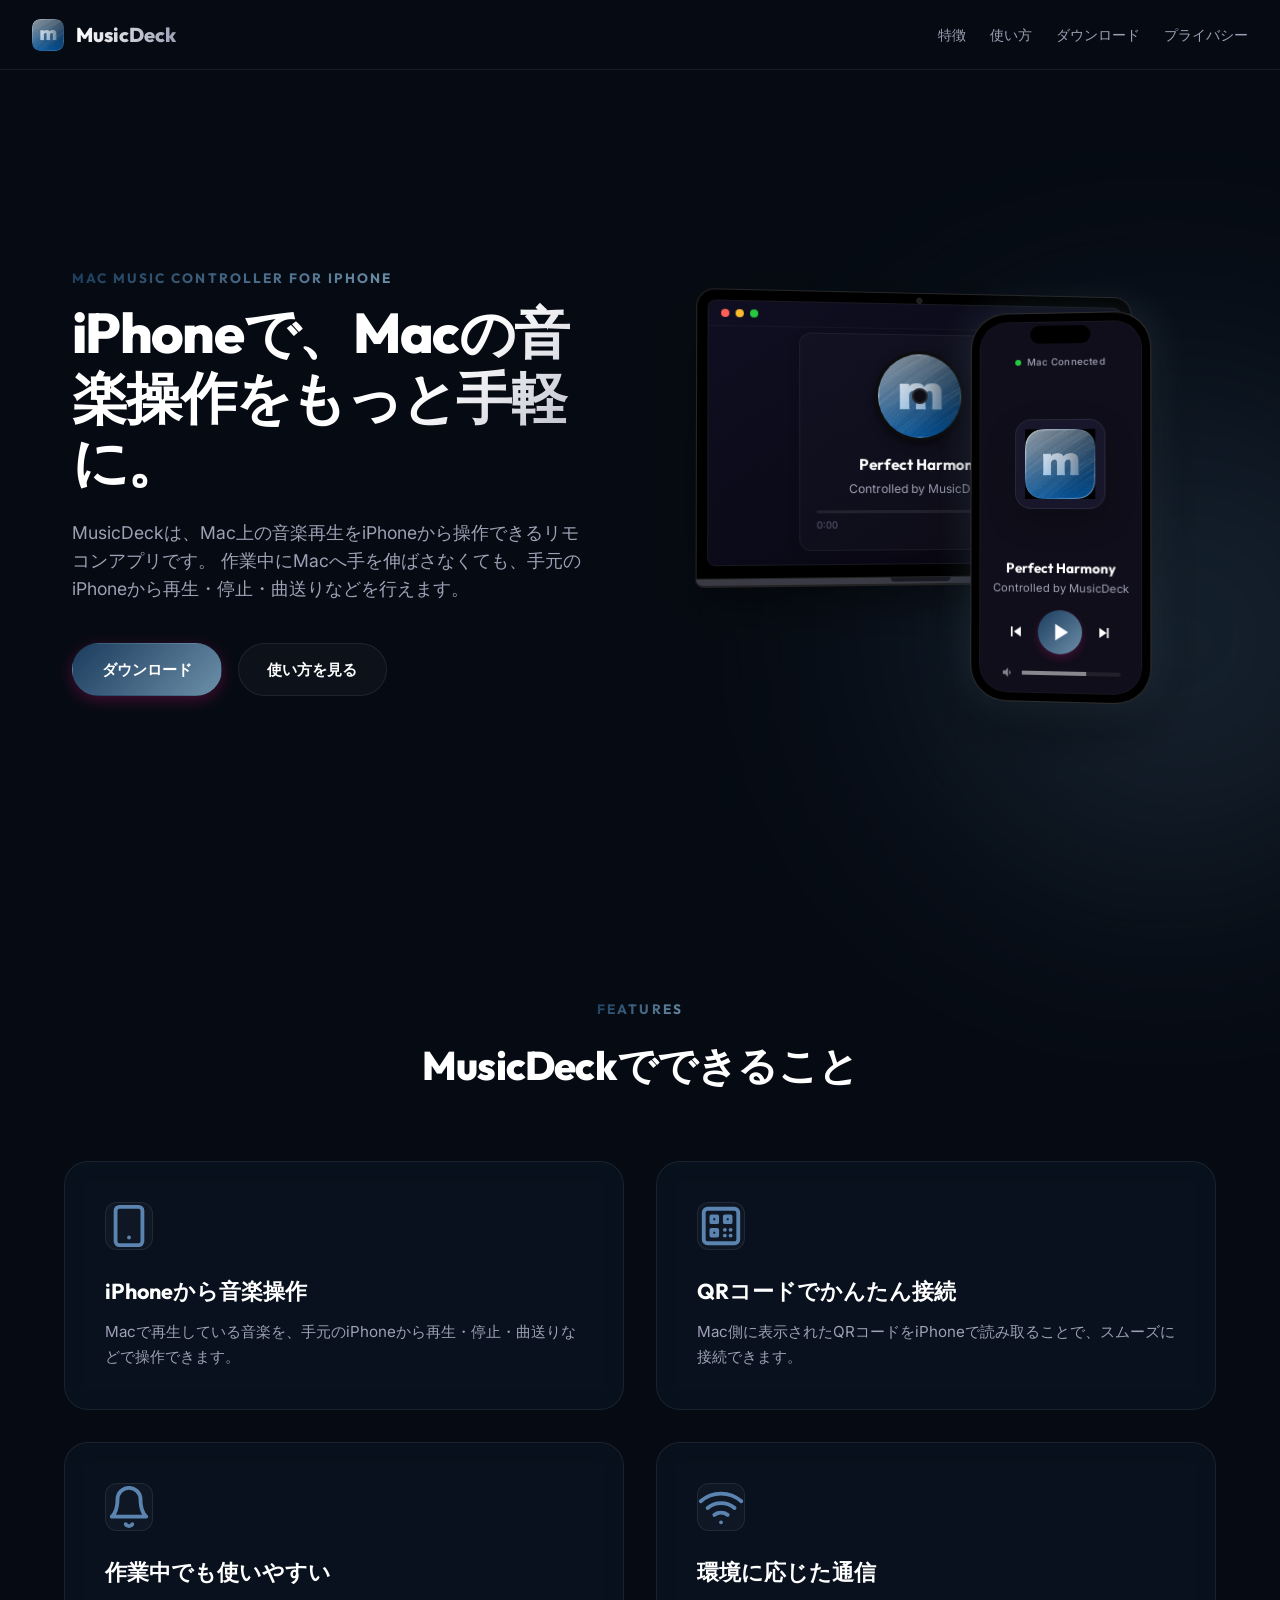
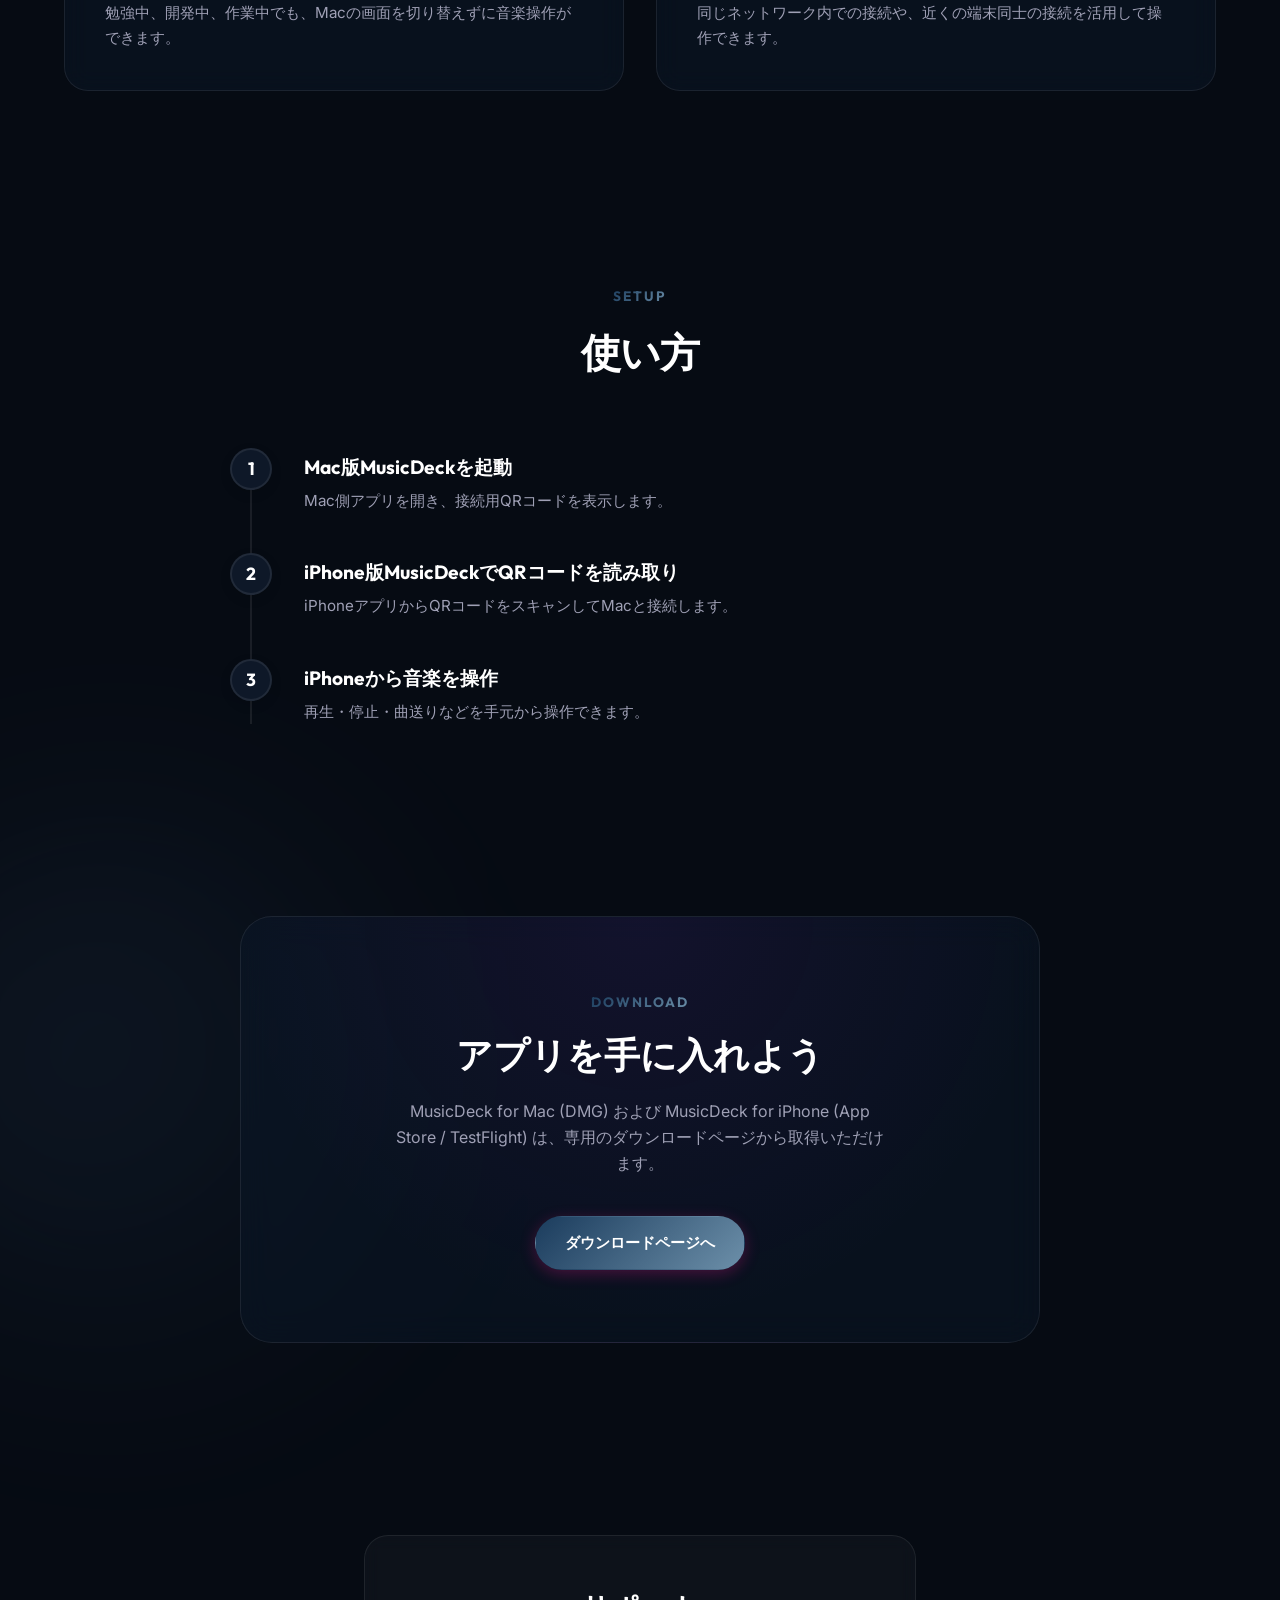
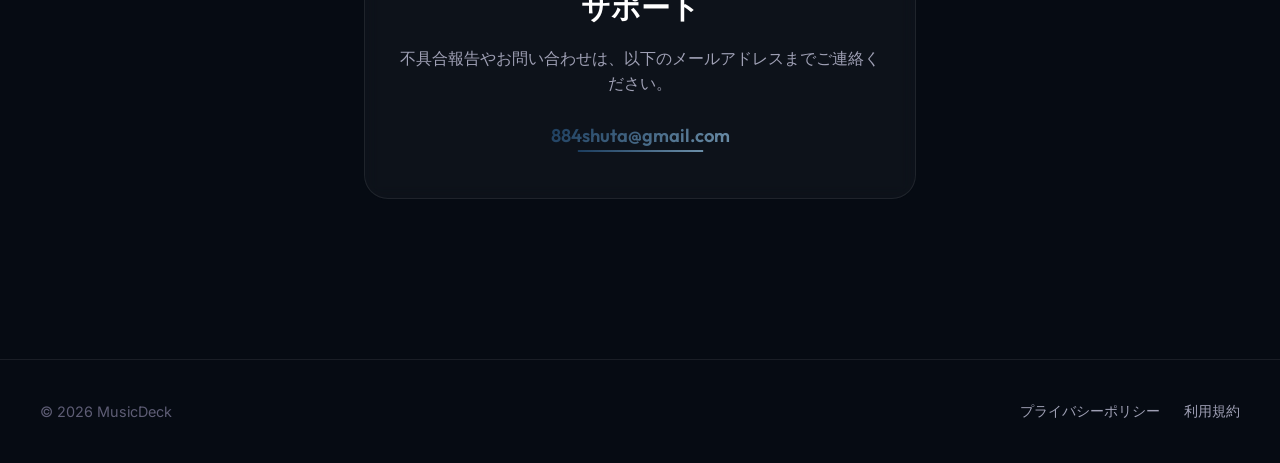
==== commit ccbf340e: "feat: replace SVG assets with PNGs and update site color palette to blue theme" ====
--- a/index.html
+++ b/index.html
@@ -13,9 +13,9 @@
   <meta property="og:description" content="iPhoneからMacの音楽操作をもっと手軽に。" />
   <meta property="og:type" content="website" />
   <meta property="og:url" content="https://884shuta.github.io/musicdeck-site/" />
-  <meta property="og:image" content="https://884shuta.github.io/musicdeck-site/assets/app-icon.svg" />
-
-  <link rel="icon" href="./assets/favicon.svg" type="image/svg+xml" />
+  <meta property="og:image" content="https://884shuta.github.io/musicdeck-site/assets/app-icon.png" />
+
+  <link rel="icon" href="./assets/favicon.png" type="image/png" />
   <link rel="preconnect" href="https://fonts.googleapis.com">
   <link rel="preconnect" href="https://fonts.gstatic.com" crossorigin>
   <link href="https://fonts.googleapis.com/css2?family=Inter:wght@400;500;600&family=Outfit:wght@500;700;800&display=swap" rel="stylesheet">
@@ -25,7 +25,7 @@
 <body>
   <header class="site-header">
     <a class="brand" href="./index.html">
-      <img src="./assets/app-icon.svg" alt="MusicDeck Logo" class="brand-icon" />
+      <img src="./assets/app-icon.png" alt="MusicDeck Logo" class="brand-icon" />
       <span class="brand-name">MusicDeck</span>
     </a>
 
@@ -79,7 +79,7 @@
                   <div class="music-card-desktop">
                     <div class="album-art-wrap">
                       <div class="album-art" id="desktopAlbumArt">
-                        <img src="./assets/app-icon.svg" alt="Album Art" class="album-image" />
+                        <img src="./assets/app-icon.png" alt="Album Art" class="album-image" />
                       </div>
                     </div>
                     <div class="song-info">
@@ -117,7 +117,7 @@
               
               <div class="iphone-album-preview">
                 <div class="iphone-album-art-wrap" id="iphoneAlbumArt">
-                  <img src="./assets/app-icon.svg" alt="Album Art" class="iphone-album-art" />
+                  <img src="./assets/app-icon.png" alt="Album Art" class="iphone-album-art" />
                 </div>
               </div>
               
--- a/styles.css
+++ b/styles.css
@@ -4,19 +4,19 @@
 
 /* Custom Properties */
 :root {
-  --bg-primary: #080710;
-  --bg-secondary: #121026;
-  --bg-card: rgba(20, 18, 43, 0.45);
+  --bg-primary: #060b13;
+  --bg-secondary: #0e1828;
+  --bg-card: rgba(13, 25, 43, 0.45);
   --text-primary: #ffffff;
   --text-secondary: #9fa0b5;
   --text-muted: #5e5d75;
   
-  --accent-purple: #8A2BE2;
-  --accent-pink: #FF1493;
-  --accent-cyan: #00f2fe;
-  
-  --gradient-primary: linear-gradient(135deg, var(--accent-purple), var(--accent-pink));
-  --gradient-glow: linear-gradient(135deg, rgba(138, 43, 226, 0.3), rgba(255, 20, 147, 0.3));
+  --accent-purple: #2C5E8A;
+  --accent-pink: #5B84B1;
+  --accent-cyan: #8AB4F8;
+  
+  --gradient-primary: linear-gradient(135deg, #1b3c5d, #6c8fa9);
+  --gradient-glow: linear-gradient(135deg, rgba(27, 60, 93, 0.4), rgba(108, 143, 169, 0.4));
   
   --glass-bg: rgba(255, 255, 255, 0.03);
   --glass-border: rgba(255, 255, 255, 0.08);
@@ -28,7 +28,7 @@
   --shadow-sm: 0 4px 12px rgba(0, 0, 0, 0.1);
   --shadow-md: 0 12px 32px rgba(0, 0, 0, 0.2);
   --shadow-lg: 0 24px 64px rgba(0, 0, 0, 0.4);
-  --shadow-glow: 0 0 40px rgba(138, 43, 226, 0.25);
+  --shadow-glow: 0 0 40px rgba(108, 143, 169, 0.25);
   
   --transition-fast: 0.2s cubic-bezier(0.4, 0, 0.2, 1);
   --transition-normal: 0.3s cubic-bezier(0.4, 0, 0.2, 1);
@@ -81,7 +81,7 @@
 body::after {
   bottom: 20%;
   left: -10%;
-  background: linear-gradient(135deg, rgba(0, 242, 254, 0.15), rgba(138, 43, 226, 0.15));
+  background: linear-gradient(135deg, rgba(138, 180, 248, 0.15), rgba(27, 60, 93, 0.15));
 }
 
 a {
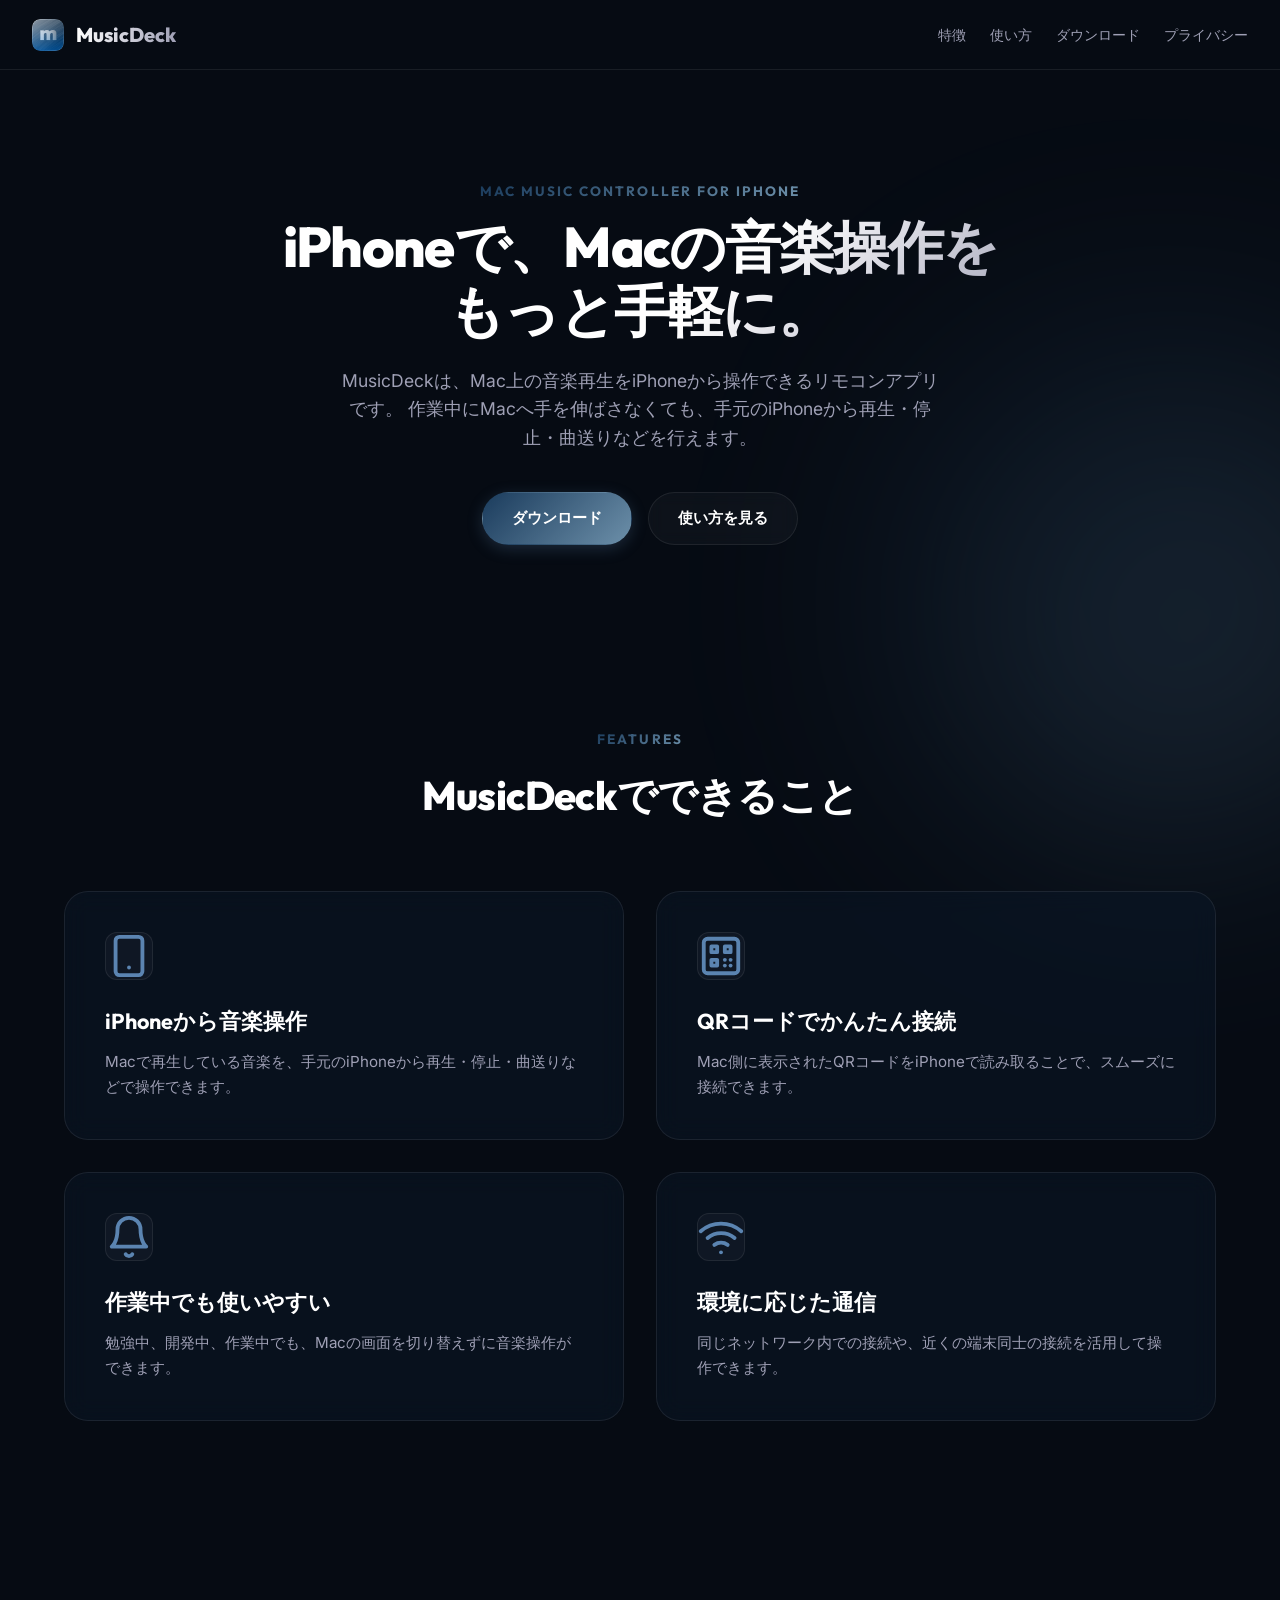
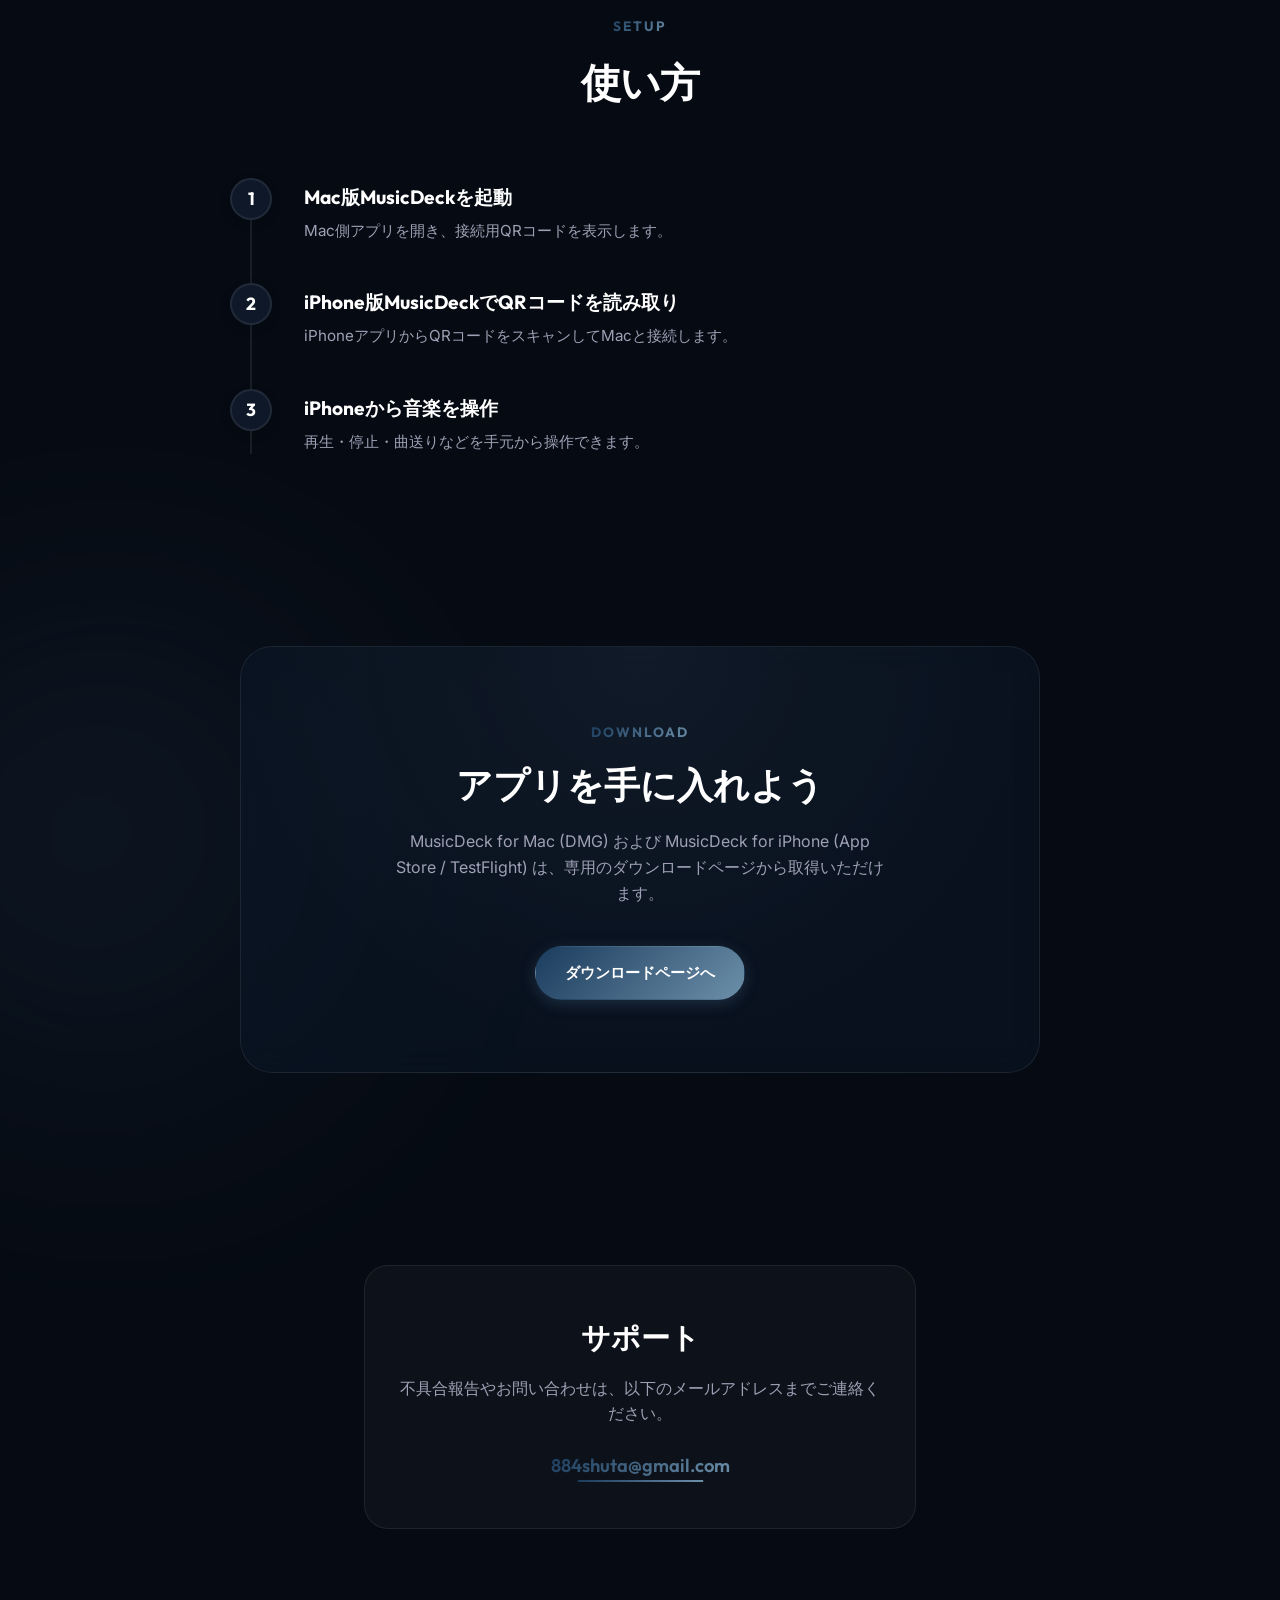
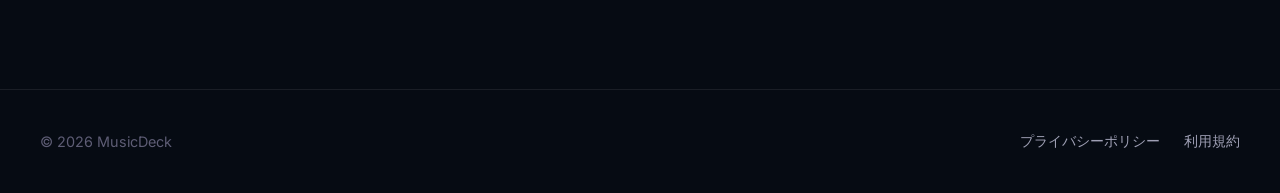
==== commit b61e3866: "refactor: optimize UI/UX by removing playback logic, centralizing hero layout, and updating theme co" ====
--- a/index.html
+++ b/index.html
@@ -50,116 +50,6 @@
         <div class="hero-actions">
           <a class="button primary" href="./download.html">ダウンロード</a>
           <a class="button secondary" href="#setup">使い方を見る</a>
-        </div>
-      </div>
-
-      <div class="hero-visual" aria-label="MusicDeckの利用イメージ">
-        <!-- MacBook Mockup -->
-        <div class="device macbook">
-          <div class="macbook-screen">
-            <div class="macbook-camera"></div>
-            <div class="macbook-display">
-              <div class="macbook-app">
-                <div class="app-sidebar">
-                  <div class="sidebar-dot red"></div>
-                  <div class="sidebar-dot yellow"></div>
-                  <div class="sidebar-dot green"></div>
-                </div>
-                <div class="app-main">
-                  <div class="music-player-status">
-                    <div class="music-wave" id="musicWave">
-                      <span></span>
-                      <span></span>
-                      <span></span>
-                      <span></span>
-                      <span></span>
-                    </div>
-                    <span class="status-badge">Connected</span>
-                  </div>
-                  <div class="music-card-desktop">
-                    <div class="album-art-wrap">
-                      <div class="album-art" id="desktopAlbumArt">
-                        <img src="./assets/app-icon.png" alt="Album Art" class="album-image" />
-                      </div>
-                    </div>
-                    <div class="song-info">
-                      <p class="song-title">Perfect Harmony</p>
-                      <p class="song-artist">Controlled by MusicDeck</p>
-                    </div>
-                    <div class="playback-progress">
-                      <div class="progress-bar">
-                        <div class="progress-fill" id="desktopProgress"></div>
-                      </div>
-                      <div class="progress-time">
-                        <span class="current-time" id="desktopCurrentTime">0:00</span>
-                        <span class="total-time">3:45</span>
-                      </div>
-                    </div>
-                  </div>
-                </div>
-              </div>
-            </div>
-          </div>
-          <div class="macbook-base">
-            <div class="macbook-notch"></div>
-          </div>
-        </div>
-
-        <!-- iPhone Mockup -->
-        <div class="device iphone">
-          <div class="iphone-screen">
-            <div class="dynamic-island"></div>
-            <div class="iphone-content">
-              <div class="connection-status">
-                <span class="status-dot pulsing"></span>
-                <span class="status-text">Mac Connected</span>
-              </div>
-              
-              <div class="iphone-album-preview">
-                <div class="iphone-album-art-wrap" id="iphoneAlbumArt">
-                  <img src="./assets/app-icon.png" alt="Album Art" class="iphone-album-art" />
-                </div>
-              </div>
-              
-              <div class="iphone-song-info">
-                <h4 class="iphone-song-title">Perfect Harmony</h4>
-                <p class="iphone-song-artist">Controlled by MusicDeck</p>
-              </div>
-
-              <!-- Interactive Controls -->
-              <div class="iphone-controls">
-                <button class="ctrl-btn prev" id="btnPrev" aria-label="Previous Track">
-                  <svg xmlns="http://www.w3.org/2000/svg" viewBox="0 0 24 24" width="20" height="20" fill="currentColor">
-                    <path d="M6 6h2v12H6zm3.5 6L18 6v12z"/>
-                  </svg>
-                </button>
-                <button class="ctrl-btn play-pause" id="btnPlayPause" aria-label="Play/Pause">
-                  <!-- Play Icon -->
-                  <svg class="icon-play" xmlns="http://www.w3.org/2000/svg" viewBox="0 0 24 24" width="28" height="28" fill="currentColor">
-                    <path d="M8 5v14l11-7z"/>
-                  </svg>
-                  <!-- Pause Icon (hidden by default) -->
-                  <svg class="icon-pause hidden" xmlns="http://www.w3.org/2000/svg" viewBox="0 0 24 24" width="28" height="28" fill="currentColor">
-                    <path d="M6 19h4V5H6v14zm8-14v14h4V5h-4z"/>
-                  </svg>
-                </button>
-                <button class="ctrl-btn next" id="btnNext" aria-label="Next Track">
-                  <svg xmlns="http://www.w3.org/2000/svg" viewBox="0 0 24 24" width="20" height="20" fill="currentColor">
-                    <path d="M6 18V6l8.5 6L6 18zm9-12h2v12h-2z"/>
-                  </svg>
-                </button>
-              </div>
-
-              <div class="iphone-volume">
-                <svg xmlns="http://www.w3.org/2000/svg" viewBox="0 0 24 24" width="14" height="14" fill="currentColor" opacity="0.6">
-                  <path d="M18.5 12c0-1.77-1.02-3.29-2.5-4.03v8.05c1.48-.73 2.5-2.25 2.5-4.02zM5 9v6h4l5 5V4L9 9H5z"/>
-                </svg>
-                <div class="volume-slider">
-                  <div class="volume-fill"></div>
-                </div>
-              </div>
-            </div>
-          </div>
         </div>
       </div>
     </section>
--- a/styles.css
+++ b/styles.css
@@ -151,12 +151,12 @@
 .button.primary {
   background: var(--gradient-primary);
   color: #fff;
-  box-shadow: 0 4px 15px rgba(255, 20, 147, 0.25);
+  box-shadow: 0 4px 15px rgba(91, 132, 177, 0.25);
 }
 
 .button.primary:hover:not(.disabled) {
   transform: translateY(-2px);
-  box-shadow: 0 8px 25px rgba(255, 20, 147, 0.4), 0 0 15px rgba(138, 43, 226, 0.4);
+  box-shadow: 0 8px 25px rgba(91, 132, 177, 0.4), 0 0 15px rgba(44, 94, 138, 0.4);
 }
 
 .button.secondary {
@@ -257,20 +257,21 @@
 
 /* Hero Section */
 .hero {
-  display: grid;
-  grid-template-columns: 1fr 1fr;
-  align-items: center;
-  gap: 4rem;
-  min-height: 100vh;
-  padding: 8rem 2rem 4rem;
-  max-width: 1200px;
+  display: flex;
+  flex-direction: column;
+  align-items: center;
+  justify-content: center;
+  text-align: center;
+  min-height: 70vh;
+  padding: 10rem 2rem 4rem;
+  max-width: 800px;
   margin: 0 auto;
 }
 
 .hero-content {
   display: flex;
   flex-direction: column;
-  align-items: flex-start;
+  align-items: center;
 }
 
 .hero-content h1 {
@@ -289,12 +290,13 @@
   font-size: 1.1rem;
   color: var(--text-secondary);
   margin-bottom: 2.5rem;
-  max-width: 520px;
+  max-width: 600px;
 }
 
 .hero-actions {
   display: flex;
   gap: 1rem;
+  justify-content: center;
 }
 
 /* Device Visual Block */
@@ -714,12 +716,12 @@
   border-radius: 50%;
   background: var(--gradient-primary);
   color: #fff;
-  box-shadow: 0 4px 10px rgba(255, 20, 147, 0.2);
+  box-shadow: 0 4px 10px rgba(91, 132, 177, 0.2);
 }
 
 .ctrl-btn.play-pause:hover {
   transform: scale(1.08);
-  box-shadow: 0 6px 14px rgba(255, 20, 147, 0.35);
+  box-shadow: 0 6px 14px rgba(91, 132, 177, 0.35);
   color: #fff;
 }
 
@@ -769,7 +771,7 @@
 .feature:hover {
   transform: translateY(-5px);
   border-color: var(--glass-border-hover);
-  box-shadow: var(--shadow-md), 0 0 20px rgba(138, 43, 226, 0.05);
+  box-shadow: var(--shadow-md), 0 0 20px rgba(108, 143, 169, 0.05);
 }
 
 .feature-icon {
@@ -790,7 +792,7 @@
   background: var(--gradient-primary);
   color: #fff;
   border-color: transparent;
-  box-shadow: 0 4px 12px rgba(255, 20, 147, 0.3);
+  box-shadow: 0 4px 12px rgba(91, 132, 177, 0.3);
 }
 
 .feature h3 {
@@ -858,7 +860,7 @@
 .steps li:hover .step-number {
   background: var(--gradient-primary);
   border-color: transparent;
-  box-shadow: 0 0 15px rgba(255, 20, 147, 0.4);
+  box-shadow: 0 0 15px rgba(91, 132, 177, 0.4);
   transform: scale(1.05);
 }
 
@@ -887,7 +889,7 @@
 }
 
 .download-card {
-  background: radial-gradient(circle at 50% 0%, rgba(138, 43, 226, 0.08) 0%, rgba(0, 0, 0, 0) 70%), var(--bg-card);
+  background: radial-gradient(circle at 50% 0%, rgba(108, 143, 169, 0.08) 0%, rgba(0, 0, 0, 0) 70%), var(--bg-card);
   border: 1px solid var(--glass-border);
   border-radius: 32px;
   padding: 4.5rem 2rem;
@@ -1211,7 +1213,7 @@
 .download-detail-card:hover {
   transform: translateY(-5px);
   border-color: var(--glass-border-hover);
-  box-shadow: var(--shadow-md), 0 0 30px rgba(138, 43, 226, 0.05);
+  box-shadow: var(--shadow-md), 0 0 30px rgba(108, 143, 169, 0.05);
 }
 
 .platform-icon-wrap {
@@ -1232,7 +1234,7 @@
   background: var(--gradient-primary);
   color: #fff;
   border-color: transparent;
-  box-shadow: 0 4px 15px rgba(255, 20, 147, 0.3);
+  box-shadow: 0 4px 15px rgba(91, 132, 177, 0.3);
 }
 
 .platform-icon-wrap svg {
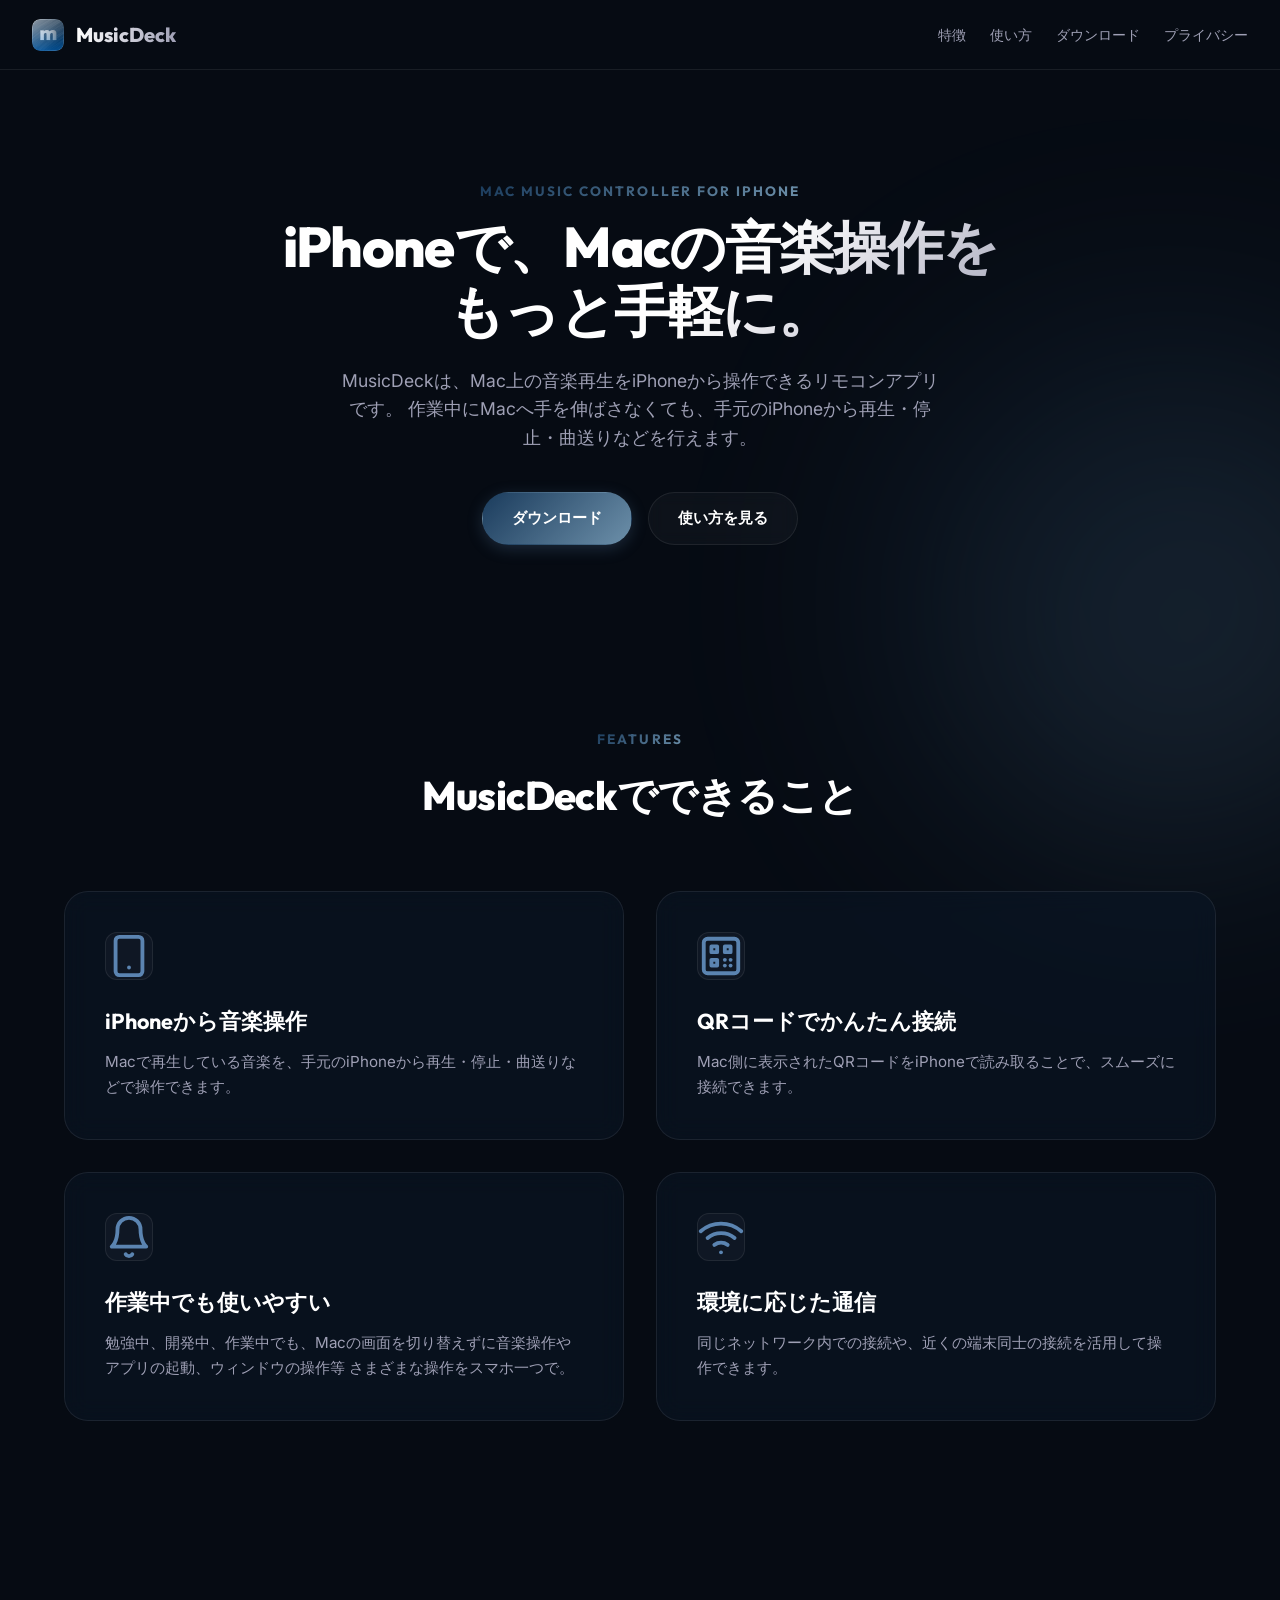
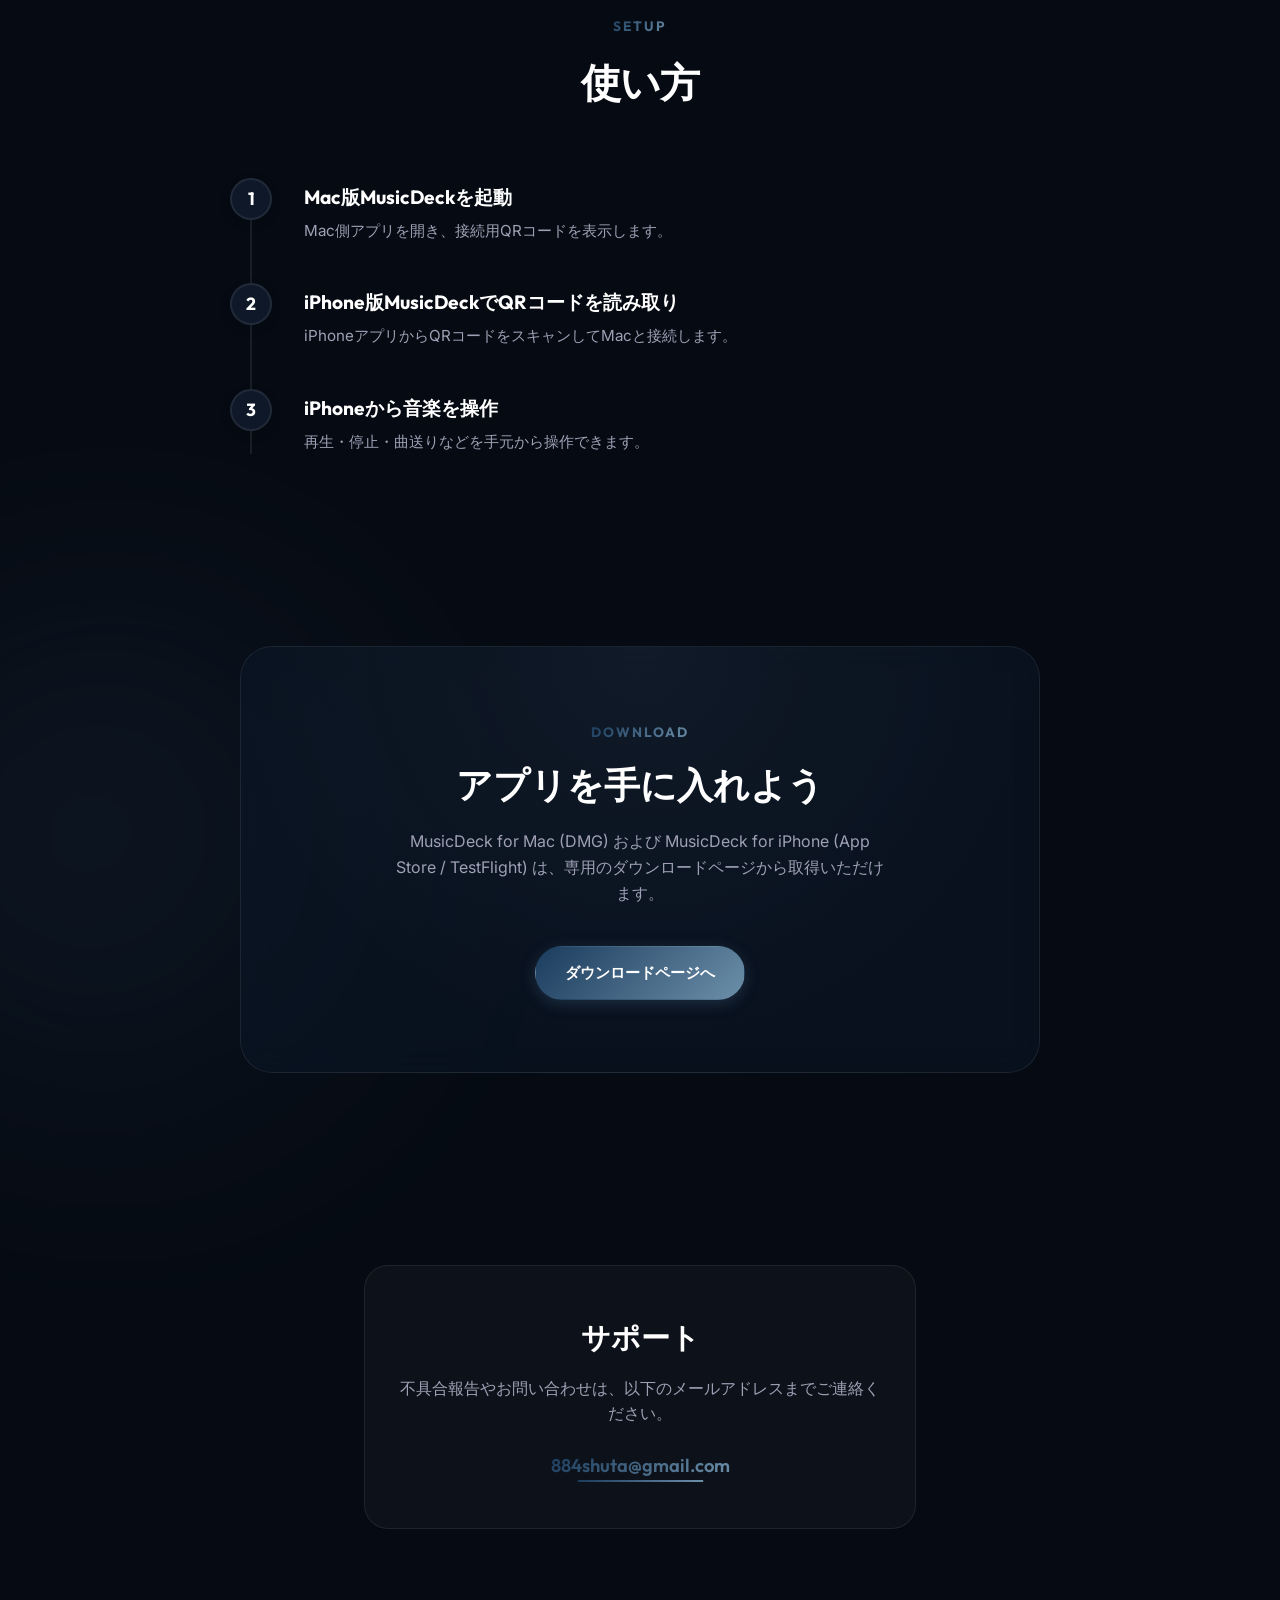
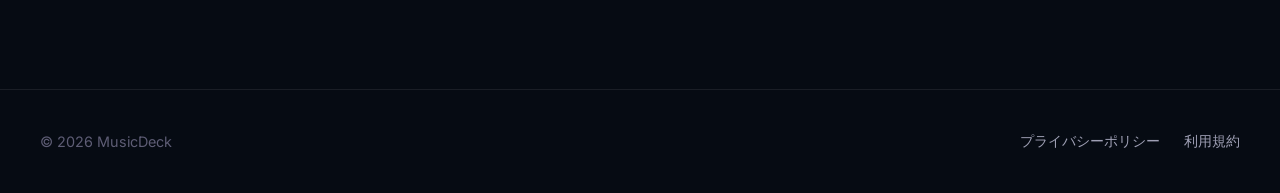
==== commit 34c9711a: "docs: update project README and add download links to index and download pages" ====
--- a/index.html
+++ b/index.html
@@ -1,13 +1,12 @@
 <!doctype html>
 <html lang="ja">
+
 <head>
   <meta charset="utf-8" />
   <meta name="viewport" content="width=device-width, initial-scale=1" />
   <title>MusicDeck | iPhoneでMacの音楽操作をもっと手軽に</title>
-  <meta
-    name="description"
-    content="MusicDeckは、iPhoneからMacの音楽再生を手軽に操作できるリモコンアプリです。集中作業中でも、手元のiPhoneから再生・停止・曲送りなどを操作できます。Wi-Fi環境での接続をお勧めします。"
-  />
+  <meta name="description"
+    content="MusicDeckは、iPhoneからMacの音楽再生を手軽に操作できるリモコンアプリです。集中作業中でも、手元のiPhoneから再生・停止・曲送りなどを操作できます。Wi-Fi環境での接続をお勧めします。" />
 
   <meta property="og:title" content="MusicDeck" />
   <meta property="og:description" content="iPhoneからMacの音楽操作をもっと手軽に。" />
@@ -18,7 +17,9 @@
   <link rel="icon" href="./assets/favicon.png" type="image/png" />
   <link rel="preconnect" href="https://fonts.googleapis.com">
   <link rel="preconnect" href="https://fonts.gstatic.com" crossorigin>
-  <link href="https://fonts.googleapis.com/css2?family=Inter:wght@400;500;600&family=Outfit:wght@500;700;800&display=swap" rel="stylesheet">
+  <link
+    href="https://fonts.googleapis.com/css2?family=Inter:wght@400;500;600&family=Outfit:wght@500;700;800&display=swap"
+    rel="stylesheet">
   <link rel="stylesheet" href="./styles.css" />
 </head>
 
@@ -33,7 +34,8 @@
       <a href="#features">特徴</a>
       <a href="#setup">使い方</a>
       <a href="./download.html">ダウンロード</a>
-      <a href="./privacy.html" class="nav-secondary">プライバシー</a>
+      <a href="https://1drv.ms/w/c/810bf9147a4c14a8/IQAAaawLs56LTbE1ffTJUJcUAeW8jraU5esxiWDNwERlWV0?e=xQjPeq"
+        class="nav-secondary" target="_blank" rel="noopener noreferrer">プライバシー</a>
     </nav>
   </header>
 
@@ -63,7 +65,8 @@
       <div class="feature-grid">
         <section class="feature">
           <div class="feature-icon">
-            <svg xmlns="http://www.w3.org/2000/svg" viewBox="0 0 24 24" fill="none" stroke="currentColor" stroke-width="2" stroke-linecap="round" stroke-linejoin="round">
+            <svg xmlns="http://www.w3.org/2000/svg" viewBox="0 0 24 24" fill="none" stroke="currentColor"
+              stroke-width="2" stroke-linecap="round" stroke-linejoin="round">
               <rect x="5" y="2" width="14" height="20" rx="2" ry="2"></rect>
               <line x1="12" y1="18" x2="12.01" y2="18"></line>
             </svg>
@@ -76,7 +79,8 @@
 
         <section class="feature">
           <div class="feature-icon">
-            <svg xmlns="http://www.w3.org/2000/svg" viewBox="0 0 24 24" fill="none" stroke="currentColor" stroke-width="2" stroke-linecap="round" stroke-linejoin="round">
+            <svg xmlns="http://www.w3.org/2000/svg" viewBox="0 0 24 24" fill="none" stroke="currentColor"
+              stroke-width="2" stroke-linecap="round" stroke-linejoin="round">
               <rect x="3" y="3" width="18" height="18" rx="2" ry="2"></rect>
               <rect x="7" y="7" width="3" height="3"></rect>
               <rect x="14" y="7" width="3" height="3"></rect>
@@ -95,20 +99,22 @@
 
         <section class="feature">
           <div class="feature-icon">
-            <svg xmlns="http://www.w3.org/2000/svg" viewBox="0 0 24 24" fill="none" stroke="currentColor" stroke-width="2" stroke-linecap="round" stroke-linejoin="round">
+            <svg xmlns="http://www.w3.org/2000/svg" viewBox="0 0 24 24" fill="none" stroke="currentColor"
+              stroke-width="2" stroke-linecap="round" stroke-linejoin="round">
               <path d="M18 8A6 6 0 0 0 6 8c0 7-3 9-3 9h18s-3-2-3-9"></path>
               <path d="M13.73 21a2 2 0 0 1-3.46 0"></path>
             </svg>
           </div>
           <h3>作業中でも使いやすい</h3>
           <p>
-            勉強中、開発中、作業中でも、Macの画面を切り替えずに音楽操作ができます。
-          </p>
-        </section>
-
-        <section class="feature">
-          <div class="feature-icon">
-            <svg xmlns="http://www.w3.org/2000/svg" viewBox="0 0 24 24" fill="none" stroke="currentColor" stroke-width="2" stroke-linecap="round" stroke-linejoin="round">
+            勉強中、開発中、作業中でも、Macの画面を切り替えずに音楽操作やアプリの起動、ウィンドウの操作等 さまざまな操作をスマホ一つで。
+          </p>
+        </section>
+
+        <section class="feature">
+          <div class="feature-icon">
+            <svg xmlns="http://www.w3.org/2000/svg" viewBox="0 0 24 24" fill="none" stroke="currentColor"
+              stroke-width="2" stroke-linecap="round" stroke-linejoin="round">
               <path d="M5 12.55a11 11 0 0 1 14.08 0"></path>
               <path d="M1.42 9a16 16 0 0 1 21.16 0"></path>
               <path d="M8.53 16.11a6 6 0 0 1 6.95 0"></path>
@@ -185,12 +191,15 @@
     <div class="footer-content">
       <p class="copyright">© 2026 MusicDeck</p>
       <div class="footer-links">
-        <a href="./privacy.html">プライバシーポリシー</a>
-        <a href="./terms.html">利用規約</a>
+        <a href="https://1drv.ms/w/c/810bf9147a4c14a8/IQAAaawLs56LTbE1ffTJUJcUAeW8jraU5esxiWDNwERlWV0?e=xQjPeq"
+          target="_blank" rel="noopener noreferrer">プライバシーポリシー</a>
+        <a href="https://1drv.ms/w/c/810bf9147a4c14a8/IQA9z_WjtKL5Qb_uEhBewveHAXv-hzF2zRF8XQzg35AWvOg?e=cDfBK1"
+          target="_blank" rel="noopener noreferrer">利用規約</a>
       </div>
     </div>
   </footer>
 
   <script src="./app.js"></script>
 </body>
-</html>
+
+</html>
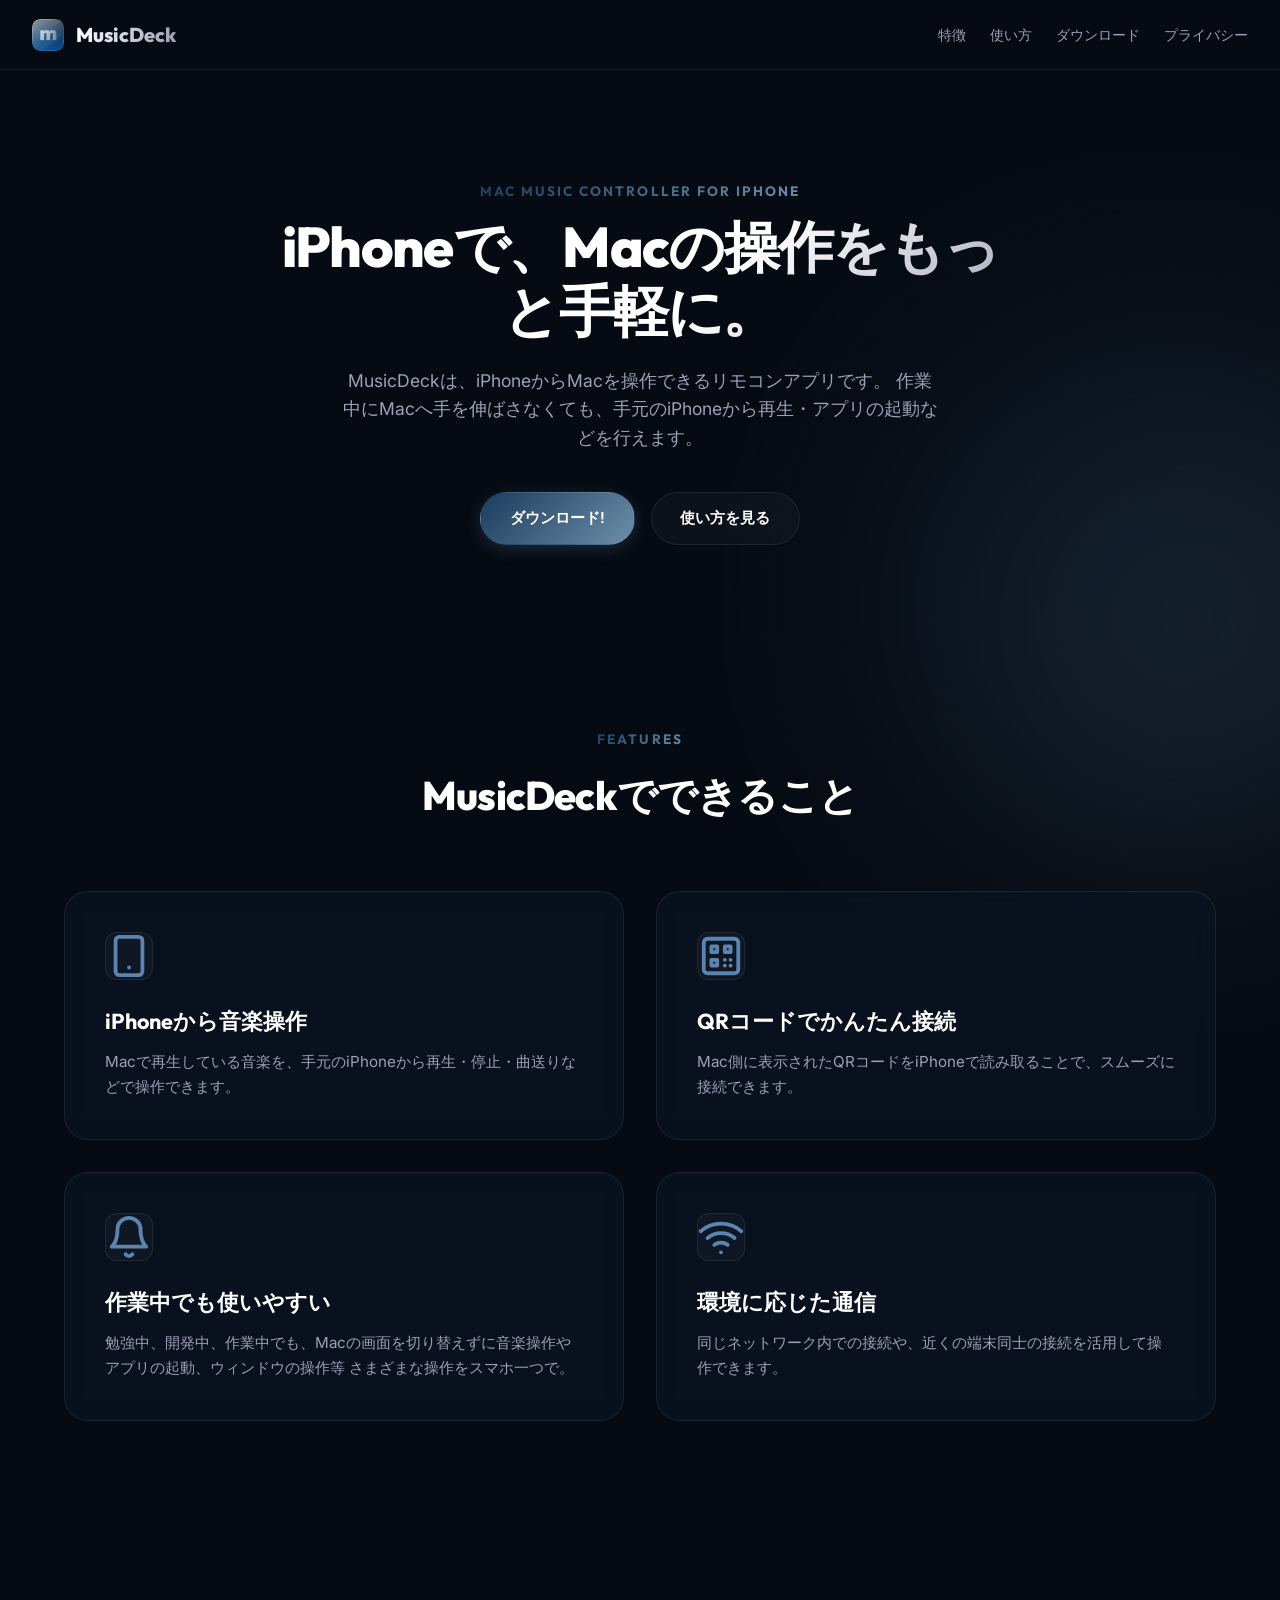
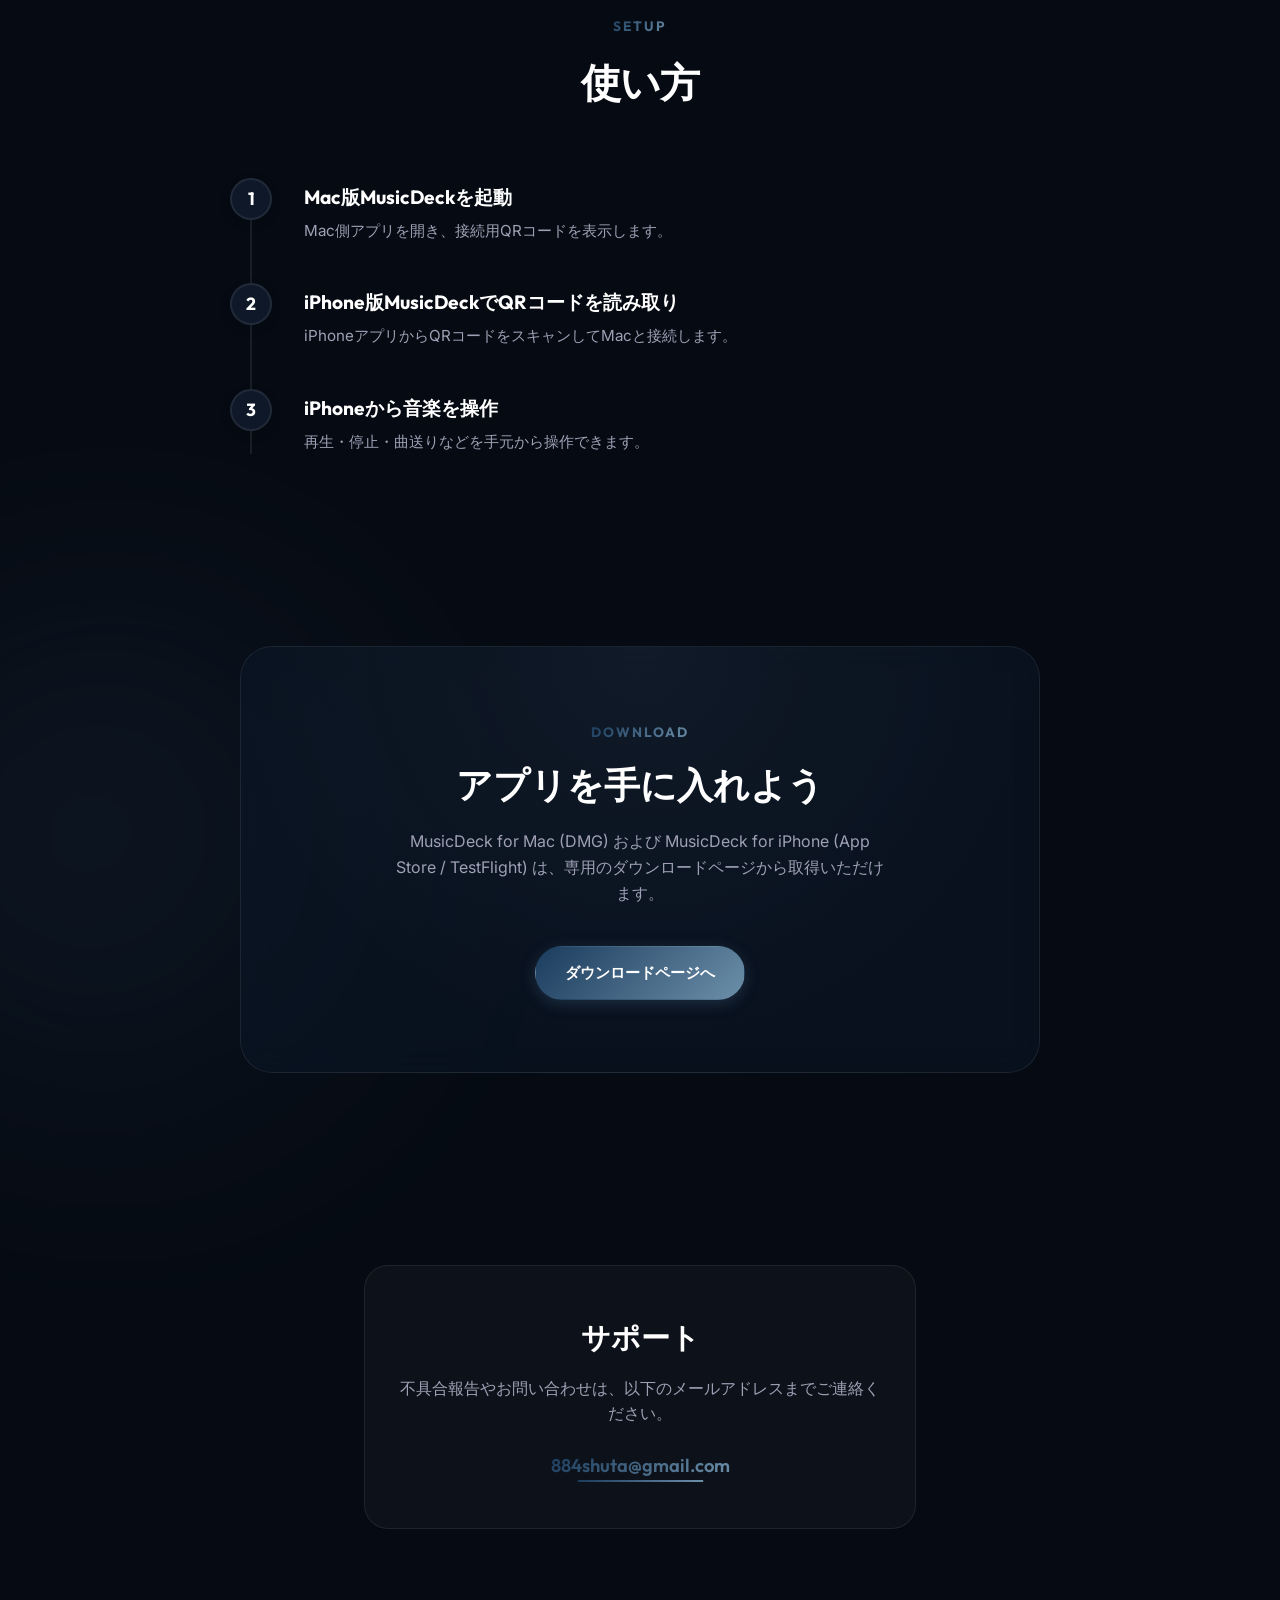
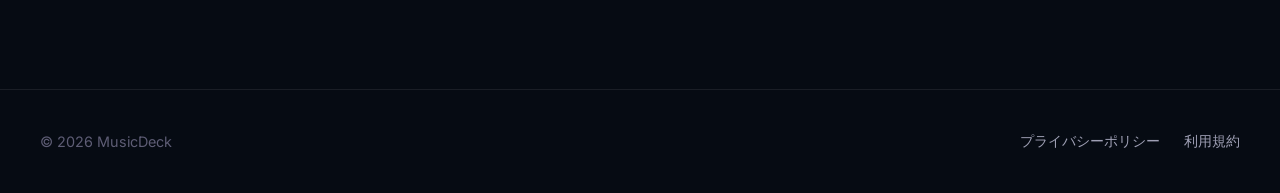
==== commit 243bbaa1: "Change some words" ====
--- a/index.html
+++ b/index.html
@@ -43,14 +43,14 @@
     <section class="hero">
       <div class="hero-content">
         <p class="label">Mac Music Controller for iPhone</p>
-        <h1>iPhoneで、Macの音楽操作をもっと手軽に。</h1>
+        <h1>iPhoneで、Macの操作をもっと手軽に。</h1>
         <p class="hero-text">
-          MusicDeckは、Mac上の音楽再生をiPhoneから操作できるリモコンアプリです。
-          作業中にMacへ手を伸ばさなくても、手元のiPhoneから再生・停止・曲送りなどを行えます。
+          MusicDeckは、iPhoneからMacを操作できるリモコンアプリです。
+          作業中にMacへ手を伸ばさなくても、手元のiPhoneから再生・アプリの起動などを行えます。
         </p>
 
         <div class="hero-actions">
-          <a class="button primary" href="./download.html">ダウンロード</a>
+          <a class="button primary" href="./download.html">ダウンロード!</a>
           <a class="button secondary" href="#setup">使い方を見る</a>
         </div>
       </div>
